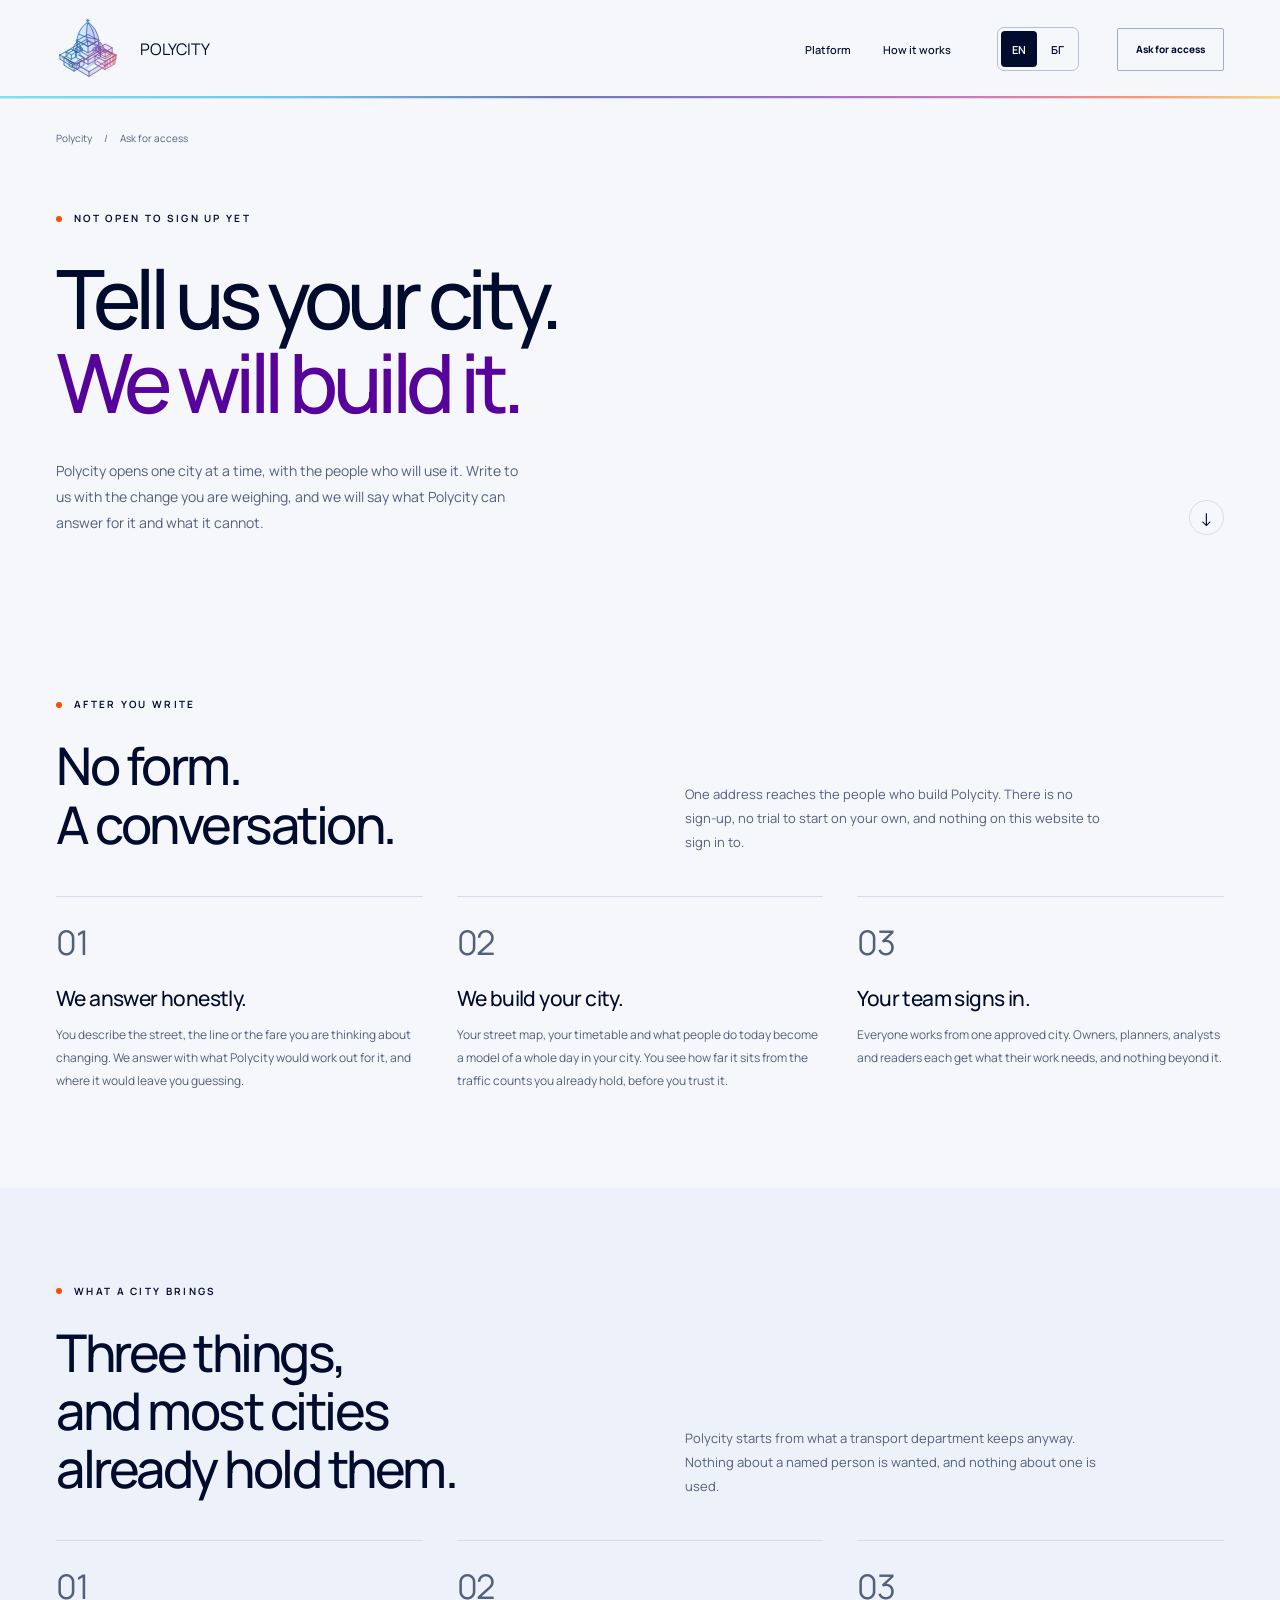
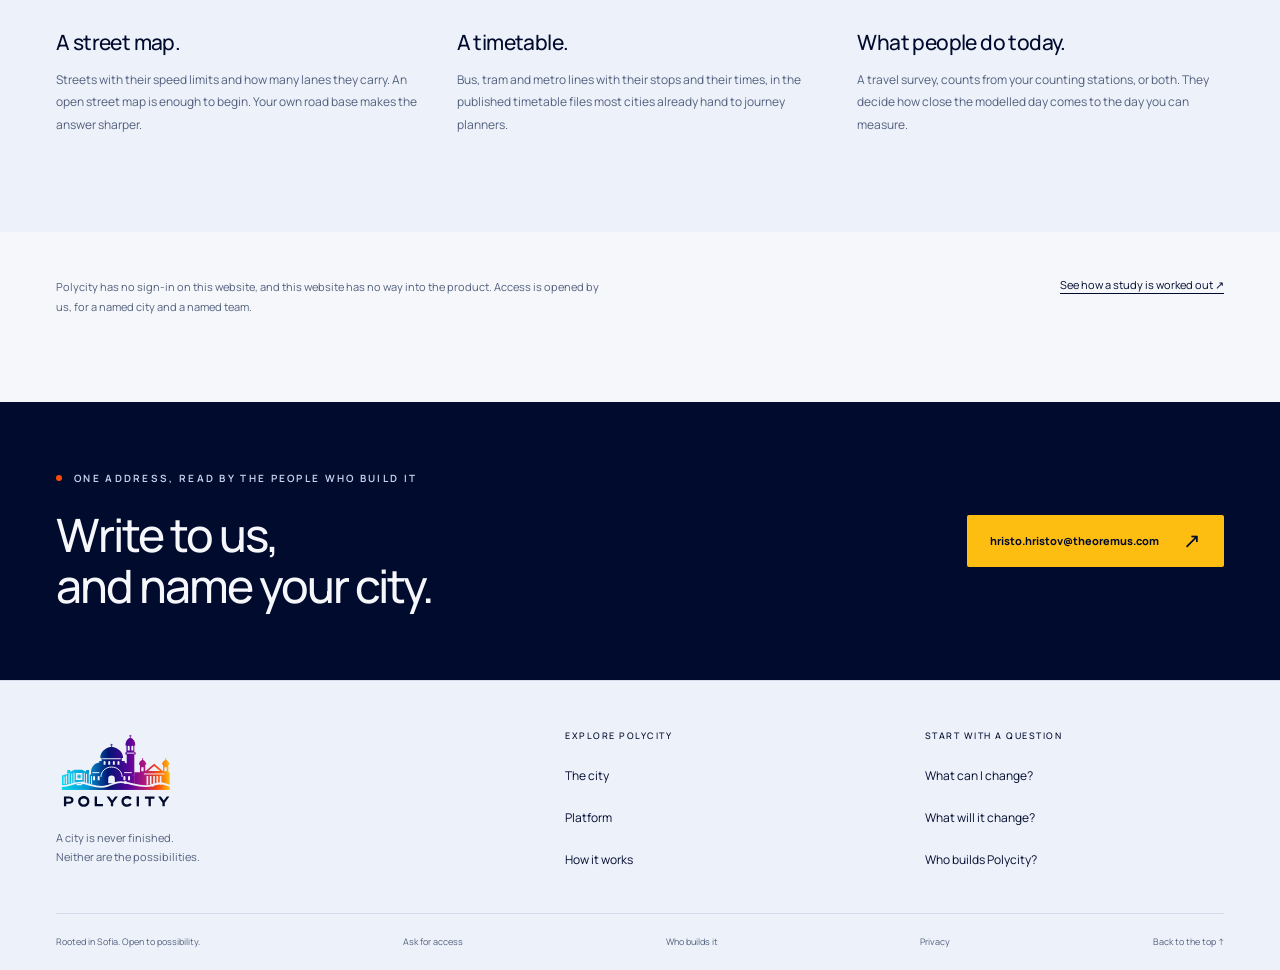
==== access/index.html @ bb120e95 "Publish the Polycity website Built from polycity-website at c30b15d plus the working tree of 2026-09" ====
<!DOCTYPE html><html lang="en"><head>
<script>
// Keep this static site's assets on their own server inside the session preview.
// This must run before external resources, which cannot load the routing fix.
(() => {
  const address = new URL(location.href);
  const port = address.searchParams.get('nxport');
  if (!port || !/^\d+$/.test(port) || Number(port) < 1 || Number(port) > 65535) return;
  const prefix = '/api/proxy/' + port;
  if (address.pathname === prefix || address.pathname.startsWith(prefix + '/')) return;
  address.pathname = prefix + address.pathname;
  history.replaceState(history.state, '', address.href);
})();
</script>
<meta charset="utf-8"><meta name="viewport" content="width=device-width, initial-scale=1"><meta name="theme-color" content="#000b2d">
<title>Ask for access — Polycity</title><meta name="description" content="Polycity is not open to sign up. Write to us with your city, and we will say what it can answer and what it cannot.">
<link rel="preload" href="./../static/assets/polycity-logo.svg?v=fdf4622226f0" as="image">
<link rel="stylesheet" href="./../static/homepage.css?v=83f3b1119386">
<link rel="stylesheet" href="./../static/site.css?v=7437ace2dfdc">
<link rel="stylesheet" href="./../static/brand.css?v=b9f64335edef">
<script src="./../static/site.js?v=9dc7ef40fed0" defer=""></script>
<link rel="icon" type="image/svg+xml" href="./../static/assets/polycity-icon.svg?v=ac34843353e9">
<link rel="stylesheet" href="./../static/language.css?v=021e5b3f4eb3"></head>
<body class="guide-page"><a class="skip" href="#main">Skip to content</a>
<header class="site-header" id="top"><div class="wrap nav">
<a class="brand brand-lockup" href="./../" aria-label="Polycity home"><img class="brand-mark" src="./../static/assets/polycity-icon.svg?v=ac34843353e9" width="64" height="64" alt=""><span class="brand-word">POLY<span>CITY</span></span></a>
<nav class="nav-links" aria-label="Main navigation"><a href="./../platform/">Platform</a><a href="./../how-it-works/">How it works</a></nav><div class="language-switch" role="group" aria-label="Language"><a href="./../access/" lang="en" hreflang="en" title="English" aria-current="true">EN</a><a href="./../bg/access/" lang="bg" hreflang="bg" title="Български">БГ</a></div>
<a class="button" href="./../access/" aria-current="page">Ask for access</a>
<details class="mobile-menu"><summary aria-label="Navigation menu"><svg class="icon" viewBox="0 0 24 24" aria-hidden="true"><path d="M4 7h16M4 12h16M4 17h16"></path></svg></summary><nav class="menu-links" aria-label="Mobile navigation"><a href="./../platform/">Platform</a><a href="./../how-it-works/">How it works</a><div class="language-switch" role="group" aria-label="Language"><a href="./../access/" lang="en" hreflang="en" title="English" aria-current="true">EN</a><a href="./../bg/access/" lang="bg" hreflang="bg" title="Български">БГ</a></div></nav></details>
</div></header><main id="main">
<div class="chapter-breadcrumb wrap"><a href="./../">Polycity</a><span aria-hidden="true">/</span><span>Ask for access</span></div>
<section class="chapter-hero wrap">
 <div class="eyebrow">Not open to sign up yet</div>
 <h1>Tell us your city.<br><em>We will build it.</em></h1>
 <div class="chapter-hero-bottom"><p>Polycity opens one city at a time, with the people who will use it. Write to us with the change you are weighing, and we will say what Polycity can answer for it and what it cannot.</p><a class="studio-scroll" href="#after" aria-label="Read what happens after you write"><span aria-hidden="true">↓</span></a></div>
</section>
<section class="editorial-section" id="after"><div class="wrap"><div class="editorial-intro"><div><div class="eyebrow">After you write</div><h2 class="editorial-heading">No form.<br>A conversation.</h2></div><p>One address reaches the people who build Polycity. There is no sign-up, no trial to start on your own, and nothing on this website to sign in to.</p></div><div class="editorial-trio">
<article><span class="folio">01</span><h3>We answer honestly.</h3><p>You describe the street, the line or the fare you are thinking about changing. We answer with what Polycity would work out for it, and where it would leave you guessing.</p></article>
<article><span class="folio">02</span><h3>We build your city.</h3><p>Your street map, your timetable and what people do today become a model of a whole day in your city. You see how far it sits from the traffic counts you already hold, before you trust it.</p></article>
<article><span class="folio">03</span><h3>Your team signs in.</h3><p>Everyone works from one approved city. Owners, planners, analysts and readers each get what their work needs, and nothing beyond it.</p></article>
</div></div></section>
<section class="editorial-section soft-section" id="brings"><div class="wrap"><div class="editorial-intro"><div><div class="eyebrow">What a city brings</div><h2 class="editorial-heading">Three things,<br>and most cities<br>already hold them.</h2></div><p>Polycity starts from what a transport department keeps anyway. Nothing about a named person is wanted, and nothing about one is used.</p></div><div class="editorial-trio">
<article><span class="folio">01</span><h3>A street map.</h3><p>Streets with their speed limits and how many lanes they carry. An open street map is enough to begin. Your own road base makes the answer sharper.</p></article>
<article><span class="folio">02</span><h3>A timetable.</h3><p>Bus, tram and metro lines with their stops and their times, in the published timetable files most cities already hand to journey planners.</p></article>
<article><span class="folio">03</span><h3>What people do today.</h3><p>A travel survey, counts from your counting stations, or both. They decide how close the modelled day comes to the day you can measure.</p></article>
</div></div></section>
<div class="wrap field-note"><p>Polycity has no sign-in on this website, and this website has no way into the product. Access is opened by us, for a named city and a named team.</p><a href="./../how-it-works/">See how a study is worked out ↗</a></div>
<section class="chapter-cta"><div class="wrap chapter-cta-inner"><div><div class="eyebrow">One address, read by the people who build it</div><h2>Write to us,<br>and name your city.</h2></div><a class="button" href="mailto:hristo.hristov@theoremus.com">hristo.hristov@theoremus.com <span class="arrow" aria-hidden="true">↗</span></a></div></section>
</main><footer class="site-footer-expanded"><div class="wrap">
<div class="footer-map"><div class="footer-brand"><a class="brand" href="./../" aria-label="Polycity home"><img class="brand-logo" src="./../static/assets/polycity-logo.svg?v=fdf4622226f0" width="360" height="248" alt="Polycity"></a><p>A city is never finished.<br>Neither are the possibilities.</p></div>
<div class="footer-column"><h2>Explore Polycity</h2><a href="./../">The city</a><a href="./../platform/">Platform</a><a href="./../how-it-works/">How it works</a></div>
<div class="footer-column"><h2>Start with a question</h2><a href="./../platform/#changes">What can I change?</a><a href="./../platform/#results">What will it change?</a><a href="./../who-builds-it/">Who builds Polycity?</a></div></div>
<div class="footer-base"><span>Rooted in Sofia. Open to possibility.</span><a href="./../access/" aria-current="page">Ask for access</a><a href="./../who-builds-it/">Who builds it</a><a href="./../privacy/">Privacy</a><a href="#top">Back to the top ↑</a></div>
</div></footer>
</body></html>
---- static/homepage.css ----
/* Polycity's experimental homepage. Manrope is bundled under the adjacent OFL license. */
@font-face{font-family:Manrope;font-style:normal;font-weight:200 800;font-display:swap;src:url('./assets/manrope.ttf?v=d0639be45d0a') format('truetype')}
:root{color-scheme:light;--ink:#182724;--muted:#62716a;--paper:#f5f3ed;--gold:#dfbd7c;--navy:#16204a;--blue:#2456a8;--orange:#f0912f;--line:#d8dbd1}
*{box-sizing:border-box}
html{scroll-behavior:smooth;scroll-padding-top:28px}
body{margin:0;background:var(--paper);color:var(--ink);font-family:Manrope,Arial,sans-serif;-webkit-font-smoothing:antialiased}
h1,h2,h3,p,figure{margin:0}
h1,h2,h3{font-weight:500}
a{color:inherit;text-decoration:none}
button,input,summary{font:inherit}
button,label,summary,a{-webkit-tap-highlight-color:transparent}
a:focus-visible,summary:focus-visible,input:focus-visible,label:has(input:focus-visible){outline:3px solid #45c4e8;outline-offset:5px}
::selection{background:#ddbb7d;color:#142523}
img,svg{display:block}
p{line-height:1.7}
.wrap{width:min(1320px,calc(100% - 112px));margin-inline:auto}
.eyebrow{display:flex;align-items:center;gap:12px;font-size:10px;line-height:1.7;font-weight:650;letter-spacing:2.3px;text-transform:uppercase}
.eyebrow:before{content:"";width:6px;height:6px;border-radius:50%;background:#b9975b;flex-shrink:0}
.serif{font-family:Georgia,'Times New Roman',serif;font-style:italic;font-weight:400}
.icon{width:22px;height:22px;fill:none;stroke:currentColor;stroke-width:1.4;stroke-linecap:round;stroke-linejoin:round;flex-shrink:0}
.skip{position:fixed;left:20px;top:-100px;z-index:99;background:white;color:var(--ink);padding:14px 20px}
.skip:focus{top:12px}
.site-header{height:99px;background:#fbfaf6;position:relative;z-index:10}
.nav{height:100%;display:flex;align-items:center;gap:38px}
.brand{display:flex;align-items:center;gap:20px;flex-shrink:0}
.brand-logo{display:block;width:112px;height:auto;mix-blend-mode:normal}
.brand-note{font-size:9px;line-height:1.6;letter-spacing:1.1px;text-transform:uppercase;padding-left:22px;border-left:1px solid #d4d9d0;color:#63716b}
.nav-links{display:flex;gap:32px;margin-left:auto;font-size:11px;font-weight:550}
.nav-links a{padding:12px 0;position:relative}
.nav-links a:after{content:"";position:absolute;bottom:5px;left:0;width:100%;height:1px;background:currentColor;transform:scaleX(0);transform-origin:left;transition:transform .25s}
.nav-links a:hover:after{transform:scaleX(1)}
.button{display:inline-flex;align-items:center;justify-content:center;gap:24px;min-height:52px;padding:0 22px;border:1px solid transparent;border-radius:4px;background:#e5c78e;color:#172522;font-size:11px;font-weight:750;transition:background .25s,transform .25s;white-space:nowrap}
.button:hover{background:#f2dba9;transform:translateY(-2px)}
.button .arrow{font-size:21px;line-height:1;font-weight:400}
.nav .button{min-height:43px;background:#172825;color:#faf9ee;padding:0 18px;font-size:10px;gap:22px}
.nav .button:hover{background:#31483f}
.text-link{display:inline-flex;align-items:center;gap:15px;font-size:11px;font-weight:650}
.text-link .arrow{font-size:19px}
.mobile-menu{display:none}
.location-cross{width:19px;height:19px;border:1px solid #d5be8590;border-radius:50%;position:relative}
.location-cross:after{content:"";position:absolute;inset:7px;background:#d5be85;border-radius:50%}
.domain-strip{border-bottom:1px solid var(--line);background:#eeeee5}
.domains{display:flex;align-items:center;justify-content:space-between;gap:30px;padding-block:29px}
.domain-intro{font-size:9px;line-height:1.65;letter-spacing:1.4px;color:#626f65;text-transform:uppercase}
.domain{display:flex;align-items:center;gap:11px;font-size:11px;color:#42564d}
.domain .icon{width:19px;height:19px;color:#879783}
.manifesto{padding:107px 0 113px}
.manifesto-grid{display:grid;grid-template-columns:1fr 2.15fr;gap:70px}
.manifesto .eyebrow{align-self:start;margin-top:15px}
.manifesto h2{font-size:49px;line-height:1.22;letter-spacing:-2.2px;max-width:790px}
.manifesto h2 .muted{color:#7e8a76}
.manifesto p{max-width:575px;margin-top:27px;font-size:14px;color:#627166;line-height:1.85}
.question-section{padding:8px 0 113px}
.question-grid{display:grid;grid-template-columns:1fr 1.13fr;gap:88px;align-items:center}
.section-heading{font-size:57px;line-height:1.12;letter-spacing:-2.8px}
.section-heading .serif{font-size:1.09em;color:#718369}
.question-intro{max-width:365px;font-size:13px;color:#657267;line-height:1.85;margin-top:23px}
.questions{border:0;margin:37px 0 0;padding:0}
.questions legend{position:absolute;width:1px;height:1px;overflow:hidden;clip-path:inset(50%)}
.question-choice{position:absolute;opacity:0;width:1px;height:1px}
.question-label{display:flex;align-items:center;gap:17px;padding:20px 0;border-top:1px solid #d9dcd2;cursor:pointer;position:relative}
.question-index{font-size:10px;color:#5f6e54;letter-spacing:1px;width:20px}
.question-title{font-size:16px;letter-spacing:-.5px;flex:1}
.question-label .plus{font-size:22px;font-weight:300;color:#89947f;transition:rotate .3s}
.question-choice:focus-visible+.question-label{outline:3px solid #2456a8;outline-offset:4px}
.question-choice:checked+.question-label{color:#293d30}
.question-choice:checked+.question-label .plus{rotate:45deg}
.question-detail{display:none;padding:0 0 24px 37px}
.question-choice:checked+.question-label+.question-detail{display:block;animation:copy-lift .35s both}
.question-detail p{font-size:12px;line-height:1.85;color:#637267;max-width:355px}
.question-detail .text-link{margin-top:19px;font-size:10px;color:#355139}
.question-image-note{font-size:9px;line-height:1.6;color:#62735a;margin-top:14px;display:flex;justify-content:space-between;gap:20px}
.workflow{padding:112px 0;background:#eeeede}
.workflow-grid{display:grid;grid-template-columns:1fr 1.12fr;gap:94px}
.workflow-heading{position:sticky;top:65px;align-self:start}
.workflow .eyebrow{color:#5e6c52;margin-bottom:25px}
.workflow h2{font-size:62px;line-height:1.09;letter-spacing:-3.4px}
.workflow h2 .serif{color:#758466}
.workflow-heading>p{max-width:325px;margin-top:26px;font-size:13px;color:#5b6a51}
.workflow-heading .text-link{margin-top:30px}
.workflow-steps{border-top:1px solid #cdd3bf}
.workflow-step{display:grid;grid-template-columns:54px 1fr;gap:25px;padding:27px 0;border-bottom:1px solid #cdd3bf}
.workflow-step .step-number{font:italic 37px/1.1 Georgia,serif;color:#7b8969}
.workflow-step h3{font-size:20px;letter-spacing:-.7px;margin-bottom:9px}
.workflow-step p{font-size:12px;line-height:1.85;color:#5c6c50;max-width:370px}
.workflow-step .step-label{display:block;font-size:8px;letter-spacing:1.5px;margin-top:13px;color:#516348;text-transform:uppercase}
.outcomes{padding:110px 0 100px}
.outcomes-grid{display:grid;grid-template-columns:1fr 1.12fr;gap:94px}
.outcomes .eyebrow{margin-bottom:24px}
.outcomes h2{font-size:59px;line-height:1.1;letter-spacing:-3px}
.outcomes h2 .serif{color:#82906f}
.outcomes-intro{font-size:13px;color:#5e6e58;line-height:1.9;max-width:330px;margin-top:24px}
.outcomes .text-link{margin-top:28px;max-width:320px;line-height:1.6}
.outcome-list{border-top:1px solid var(--line)}
.outcome{border-bottom:1px solid var(--line)}
.outcome summary{display:flex;align-items:center;gap:19px;cursor:pointer;list-style:none;padding:21px 0}
.outcome summary::-webkit-details-marker{display:none}
.outcome summary .icon{width:21px;height:21px;color:#88997e}
.outcome summary h3{font-size:16px;letter-spacing:-.4px;flex:1}
.outcome summary:after{content:"+";font-size:21px;color:#88997e;font-weight:300}
.outcome[open] summary:after{content:"−"}
.outcome p{font-size:12px;line-height:1.85;color:#667362;padding:0 35px 23px 40px}
.trust{padding:16px 0 102px}
.trust-top{padding-top:60px;border-top:1px solid var(--line);display:flex;justify-content:space-between;gap:50px;align-items:center}
.trust-top h2{font-size:35px;letter-spacing:-1.5px;line-height:1.2;max-width:465px}
.trust-top .eyebrow{max-width:230px;color:#64745e}
.trust-grid{display:grid;grid-template-columns:repeat(3,1fr);gap:55px;margin-top:43px}
.trust-item{padding-left:25px;border-left:1px solid #d6dbcb}
.trust-item .icon{color:#8c9c77;margin-bottom:22px;width:26px;height:26px}
.trust-item h3{font-size:16px;letter-spacing:-.5px;margin-bottom:12px}
.trust-item p{font-size:11px;line-height:1.9;color:#5f6d53;max-width:310px}
.closing{position:relative;overflow:hidden;background:#101e22;color:#eee9d8;padding:97px 0}
.closing:before{content:"";position:absolute;inset:0;background:linear-gradient(125deg,#102a24,#27463b);opacity:.75}
.closing-inner{position:relative;display:flex;align-items:center;justify-content:space-between;gap:60px}
.closing h2{font:italic 65px/1.1 Georgia,serif;letter-spacing:-2px;max-width:690px;color:#ebd29d}
.closing p{font-size:12px;color:#b6c2be;margin-top:23px}
.closing .button{flex-shrink:0}
.site-footer{background:#faf9f3}
.footer-inner{padding:30px 0;display:flex;align-items:center;gap:45px;min-height:145px}
.footer-inner .brand-logo{width:119px}
.footer-inner p{font-size:10px;color:#617155}
.footer-link{margin-left:auto;font-size:10px;display:flex;gap:20px;align-items:center}
.footer-link span{font-size:17px}
@media(min-width:1680px){}
@media(max-width:1200px){.wrap{width:calc(100% - 72px)}.brand-note{display:none}.manifesto-grid{gap:45px;grid-template-columns:1fr 2.3fr}.manifesto h2{font-size:42px}.question-grid{gap:50px}.section-heading{font-size:48px}.workflow-grid,.outcomes-grid{gap:55px}.workflow h2{font-size:53px}.outcomes h2{font-size:50px}.trust-grid{gap:35px}}
@media(max-width:900px){.wrap{width:calc(100% - 48px)}.nav{gap:24px}.nav-links{gap:20px}.domain-intro{display:none}.domains{gap:16px}.domain{font-size:10px;gap:8px}.manifesto{padding:75px 0}.manifesto-grid{grid-template-columns:1fr;gap:24px}.manifesto h2{max-width:680px;font-size:45px}.question-grid{gap:35px;grid-template-columns:1fr 1fr}.section-heading{font-size:42px}.question-title{font-size:14px}.question-intro{font-size:12px}.question-detail p{font-size:11px}.question-detail{padding-left:0}.workflow,.outcomes{padding:80px 0}.workflow-grid,.outcomes-grid{gap:45px}.workflow h2,.outcomes h2{font-size:43px}.workflow-step{gap:15px;grid-template-columns:42px 1fr}.workflow-step p{font-size:11px}.trust-top h2{font-size:30px}.trust-grid{gap:25px}.trust-item{padding-left:17px}.trust-item h3{font-size:14px}.trust-item p{font-size:10px}.closing h2{font-size:51px}.closing-inner{gap:35px}.closing .button{gap:18px;padding:0 16px}}
@media(max-width:620px){.wrap{width:calc(100% - 40px)}.site-header{height:85px}.nav{gap:17px}.brand-logo{width:96px}.nav-links{display:none}.nav>.button{margin-left:auto;min-height:37px;font-size:9px;padding:0 12px;gap:15px}.mobile-menu{display:block;position:relative}.mobile-menu summary{list-style:none;cursor:pointer;padding:8px 0 8px 6px}.mobile-menu summary::-webkit-details-marker{display:none}.mobile-menu .icon{width:21px;height:21px}.menu-links{position:absolute;right:-4px;top:43px;width:210px;display:flex;flex-direction:column;gap:0;background:#faf9f3;border:1px solid #dadfce;box-shadow:0 16px 35px #1a372922;padding:8px;z-index:20}.menu-links a{padding:14px;font-size:12px}.domains{padding:22px 0;gap:16px 20px;justify-content:center;flex-wrap:wrap;overflow:visible}.domain{font-size:9px;white-space:nowrap;gap:7px}.domain .icon{width:17px;height:17px}.manifesto{padding:62px 0 64px}.manifesto-grid{gap:24px}.manifesto .eyebrow{font-size:8px;letter-spacing:1.7px;margin:0}.manifesto h2{font-size:34px;letter-spacing:-1.4px;line-height:1.28}.manifesto p{font-size:11px;line-height:1.95;margin-top:22px}.question-section{padding-bottom:67px}.question-grid{grid-template-columns:1fr;gap:28px}.section-heading{font-size:44px;letter-spacing:-2.3px}.question-intro{font-size:11px;max-width:310px;margin-top:22px}.questions{margin-top:29px}.question-label{padding:19px 0;gap:13px}.question-title{font-size:14px}.question-detail{padding-left:33px}.question-detail p{font-size:11px}.question-detail .text-link{font-size:9px}.question-image-note{font-size:8px;gap:13px}.workflow,.outcomes{padding:65px 0}.workflow-grid,.outcomes-grid{grid-template-columns:1fr;gap:34px}.workflow-heading{position:static}.workflow .eyebrow,.outcomes .eyebrow{font-size:8px;letter-spacing:1.5px;margin-bottom:23px}.workflow h2,.outcomes h2{font-size:46px;letter-spacing:-2.4px}.workflow-heading>p{font-size:11px;max-width:290px;margin-top:22px}.workflow-heading .text-link{font-size:10px;margin-top:23px}.workflow-step{grid-template-columns:42px 1fr;gap:22px;padding:24px 0}.workflow-step .step-number{font-size:34px}.workflow-step h3{font-size:19px}.workflow-step p{font-size:11px}.workflow-step .step-label{font-size:7px}.outcomes-intro{font-size:11px;margin-top:22px}.outcomes .text-link{font-size:10px}.outcome summary{padding:21px 0}.outcome summary h3{font-size:15px}.outcome p{font-size:11px}.trust{padding:0 0 65px}.trust-top{display:block;padding-top:42px}.trust-top .eyebrow{font-size:8px;letter-spacing:1.5px;max-width:none}.trust-top h2{font-size:32px;letter-spacing:-1.3px;margin-top:23px}.trust-grid{grid-template-columns:1fr;gap:31px;margin-top:35px}.trust-item{padding-left:23px;position:relative}.trust-item .icon{margin-bottom:16px;width:24px;height:24px}.trust-item h3{font-size:16px}.trust-item p{font-size:11px;max-width:300px}.closing{padding:65px 0}.closing-inner{display:block}.closing h2{font-size:48px;letter-spacing:-1.8px;max-width:330px}.closing p{font-size:11px;max-width:280px;line-height:1.9}.closing .button{margin-top:28px;font-size:10px;min-height:46px;padding:0 18px}.footer-inner{flex-wrap:wrap;gap:20px;padding:28px 0;min-height:0}.footer-inner .brand-logo{width:102px}.footer-inner p{font-size:8px;max-width:120px;margin-left:auto;text-align:right}.footer-link{border-top:1px solid #dadfce;padding-top:21px;width:100%;justify-content:space-between;font-size:9px;margin-top:3px}}
@media(max-width:360px){.wrap{width:calc(100% - 32px)}.nav{gap:12px}.brand-logo{width:85px}.nav>.button{padding:0 10px;gap:10px;font-size:8px}.manifesto h2{font-size:31px}.section-heading{font-size:41px}.workflow h2,.outcomes h2{font-size:42px}.closing h2{font-size:42px}}
@media(prefers-reduced-motion:reduce){html{scroll-behavior:auto}*,*:before,*:after{animation:none!important;transition:none!important;scroll-behavior:auto!important}.bldg{transform:translateZ(var(--z,5px))}.cupola{transform:translateZ(var(--z))}}


/* The paper palette, the buttons and the sections that follow. */
:root{--paper:#f3f1e7;--ink:#273c35;--muted:#596d5e;--line:#d7d9cb;--accent:#ac5038}
.serif{font:inherit;letter-spacing:inherit}
.site-header{background:var(--paper);border-bottom:1px solid #d7d9cb}
.brand-logo{width:119px}
.brand-note{color:#526454;font-size:9px}
.button{background:#2e4e40;color:#fffdf4;border-radius:2px}
.button:hover{background:#436451}
.nav .button{border:1px solid #7c8b73;background:transparent;color:var(--ink)}
.nav .button:hover{background:#e5e8d8}
button:focus-visible{outline:3px solid #ac5038;outline-offset:5px}
button{color:inherit}
.studio-scroll{display:grid;place-items:center;width:35px;height:35px;border:1px solid #b7c1a9;border-radius:50%;font-size:18px;margin-left:7px}
.domain-strip{background:#e7e9da}
.domain-intro,.question-intro,.question-detail p,.trust-top .eyebrow{color:#50614a}
.manifesto h2{font-weight:500;line-height:1.24}
.section-heading .serif{font-size:1em;color:#738366}
.workflow-step .step-number{font:400 30px/1.1 Manrope,Arial,sans-serif;letter-spacing:-1px}
.network-art{position:relative;aspect-ratio:1/1.08;background:#e3e6d5;overflow:hidden}
.network-heading{display:flex;justify-content:space-between;gap:20px;align-items:center;padding:25px 26px;font-size:8px;letter-spacing:1.3px;color:#435c49}
.network-heading>span:last-child{font-size:24px;line-height:1}
.planning-map{width:100%;height:auto;position:absolute;top:50%;transform:translateY(-47%)}
.network-caption{position:absolute;bottom:24px;left:26px;right:26px;display:flex;justify-content:space-between;gap:20px;border-top:1px solid #aab69c;padding-top:18px;font-size:10px;line-height:1.8;color:#3c5942}
.network-caption .map-caption-index{font-size:19px}
.map-street-choice,.map-transit-choice,.map-growth-choice{opacity:0;transition:opacity .4s}
.map-caption-streets,.map-caption-transit,.map-caption-growth{display:none}
.question-section:has(#question-streets:checked) .map-street-choice,.question-section:has(#question-transit:checked) .map-transit-choice,.question-section:has(#question-growth:checked) .map-growth-choice{opacity:1}
.question-section:has(#question-streets:checked) .map-caption-streets,.question-section:has(#question-transit:checked) .map-caption-transit,.question-section:has(#question-growth:checked) .map-caption-growth{display:block}
.closing{background:#334f42}
.closing:before{background:none}
.closing h2{font:500 76px/1.03 Manrope,Arial,sans-serif;letter-spacing:-4.6px;color:#e3e7cd}
.closing .button{background:#e2e6cc;color:#2a4837}
.site-footer{background:var(--paper)}
@media(max-width:900px){
 .network-caption{left:20px;right:20px;font-size:9px;bottom:19px}
 .network-heading{padding:20px;font-size:7px;letter-spacing:.7px}
 .closing h2{font-size:59px;letter-spacing:-3px}
}
@media(max-width:620px){
 .site-header{height:87px}
 .brand-logo{width:102px}
 .studio-scroll{width:30px;height:30px;flex-shrink:0;margin-left:0;font-size:15px}
 .network-art{aspect-ratio:1/1.02}
 .network-heading{font-size:7px;padding:20px}
 .network-caption{font-size:9px;left:20px;right:20px}
 .closing h2{font-size:51px;letter-spacing:-3px}
 .section-heading .serif{font-size:1em}
}
/* Motion continues through a street study, the planning cycle, and a closing neighborhood. */
.network-heading{position:relative;z-index:2;pointer-events:none}
.street-model{position:absolute;inset:38px 0 48px}
[data-story-stage] canvas{position:absolute;inset:0;display:block;width:100%;height:100%}
.story-loading{position:absolute;left:10%;right:10%;top:45%;font-size:11px;text-align:center}
[data-story-stage][data-render-state=ready] .story-loading{visibility:hidden}
[data-story-stage][data-render-state=error] .story-loading,[data-story-stage][data-render-state=recovering] .story-loading{background:#eee8d5;color:#5e422e;padding:18px}
.network-caption{z-index:2;pointer-events:none}
.motion-control{display:inline-flex;align-items:center;gap:7px;min-height:30px;cursor:pointer;font-size:9px;line-height:1.5;white-space:nowrap}
.motion-control input{accent-color:#3e6049;width:12px;height:12px;margin:0;cursor:pointer}
.motion-control:has(input:checked){font-weight:700}
.question-image-note{align-items:center;margin-top:7px}
.workflow-sketch{margin-top:30px;max-width:440px;background:#e3e6cf;border:1px solid #c7d0b8;overflow:hidden}
.process-heading,.process-footer{display:flex;align-items:center;justify-content:space-between;gap:15px;padding:15px 18px;font-size:8px;letter-spacing:1.1px;color:#4a6248}
.process-heading>span:last-child{font-size:21px;letter-spacing:0}
.process-footer{padding-top:0;padding-bottom:9px;font-size:7px;letter-spacing:.7px}
.process-footer .motion-control{font-size:8px;letter-spacing:0}
.process-drawing{width:100%;height:auto;margin-top:-5px}
.process-travelers,.process-measure,.process-comparison,.process-loop{opacity:0;transition:opacity .6s}
.workflow-sketch[data-step="1"] .process-travelers,.workflow-sketch[data-step="2"] .process-measure,.workflow-sketch[data-step="3"] .process-comparison,.workflow-sketch[data-step="4"] .process-loop{opacity:1}
.process-measure{transform-origin:220px 121px;animation:measure-reach 3.2s ease-in-out infinite}
.process-comparison path:last-child{animation:compare-shift 3.4s ease-in-out infinite}
.process-loop{animation:iteration-flow 6s linear infinite}
.workflow-step{transition:border-color .6s}
.workflow-step.is-current{border-bottom-color:#ac6949}
.workflow-step .step-number{transition:color .6s}
.workflow-step.is-current .step-number{color:#a85337}
.closing{padding:72px 0 38px}
.closing-inner{display:grid;grid-template-columns:.9fr 1.1fr;gap:30px}
.closing-copy{position:relative;z-index:2}
.closing-copy .eyebrow{font-size:8px;letter-spacing:1.8px;color:#d2dcc2;margin-bottom:24px}
.closing h2{font-size:70px;letter-spacing:-4px}
.closing-copy .button{margin-top:27px}
.closing-scene{min-width:0}
.closing-city{position:relative;height:440px}
.closing-caption{display:flex;align-items:center;justify-content:space-between;gap:15px;border-top:1px solid #8ca18b;padding-top:8px;font-size:7px;letter-spacing:1.2px;color:#d1ddc2}
.closing-caption .motion-control{font-size:8px;letter-spacing:0}
.closing-caption .motion-control input{accent-color:#d3dcb8}
.motion-paused .workflow-sketch *,.workflow-sketch:not([data-visible="true"]) *{animation-play-state:paused!important}
@keyframes measure-reach{0%,100%{transform:scale(.78)}50%{transform:scale(1.08)}}
@keyframes compare-shift{0%,100%{transform:translate(0,0)}50%{transform:translate(15px,-8px)}}
@keyframes iteration-flow{to{stroke-dashoffset:-80}}
@media(max-width:1100px){
 .closing-inner{grid-template-columns:1fr 1fr;gap:20px}
 .closing h2{font-size:56px;letter-spacing:-3px}
 .closing-city{height:380px}
 .closing-caption{font-size:6px;letter-spacing:.7px}
 .workflow-sketch{margin-top:25px}
 .process-heading{font-size:7px;padding:14px}
 .process-footer{padding-inline:14px}
 .process-footer>span{max-width:145px;line-height:1.6}
}
@media(max-width:760px){
 .closing-inner{grid-template-columns:1fr}
 .closing-city{height:390px}
 .closing-scene{margin-top:5px}
 .closing-copy{max-width:450px}
 .closing h2{font-size:58px}
 .closing-caption{font-size:7px}
 .workflow-grid{grid-template-columns:1fr;gap:35px}
 .workflow-heading{position:static}
 .workflow-sketch{max-width:none}
 .process-drawing{max-height:250px}
}
@media(max-width:620px){
 .street-model{inset:37px 0 47px}
 .network-heading{font-size:6.5px;letter-spacing:.65px}
 .network-caption{font-size:8px}
 .motion-control{font-size:8px}
 .closing{padding:56px 0 30px}
 .closing h2{font-size:52px}
 .closing-city{height:325px}
 .closing-copy .eyebrow{font-size:7px}
 .process-heading{font-size:7px;padding:14px 16px}
 .process-footer{padding-inline:16px}
 .process-footer>span{max-width:none}
}
@media(prefers-reduced-motion:reduce){
 .workflow-sketch *{animation:none!important;transition:none!important}
}
---- static/site.css ----
/* The homepage's paper, typography and geometric vocabulary continue across the site. */
@media(min-width:621px) and (max-width:1000px){
 .nav-links{display:none}.nav>.button{margin-left:auto}.mobile-menu{display:block;position:relative}
 .mobile-menu summary{list-style:none;cursor:pointer;padding:8px 0 8px 6px}.mobile-menu summary::-webkit-details-marker{display:none}
 .mobile-menu .icon{width:23px;height:23px}.menu-links{position:absolute;right:0;top:43px;width:220px;display:flex;flex-direction:column;background:#faf9f3;border:1px solid #c4ceb8;box-shadow:0 16px 35px #1a372922;padding:8px;z-index:20}.menu-links a{padding:14px;font-size:12px}
}
.city-scroll-section{min-width:0}
.city-scroll-section.scroll-linked{height:calc(var(--hero-frame-height,740px) + 55svh)}
.hero-scroll-frame{position:sticky;top:0;display:block;width:100%;height:auto;margin:0;padding-top:32px}
@media(min-width:621px) and (max-width:1100px){
 .hero-scroll-frame{padding-top:0}
}
@media(max-width:620px){
 .city-scroll-section.scroll-linked{height:calc(var(--hero-frame-height,550px) + 34svh)}
 .hero-scroll-frame{padding-top:0}
 .studio-scroll{width:44px;height:44px}
}
@media(prefers-reduced-motion:reduce){.city-scroll-section.scroll-linked{height:auto}.hero-scroll-frame{position:relative!important;top:0!important}}
@media(max-width:1000px){
 .site-header{height:auto;min-height:87px}
 .site-header .nav{display:grid;grid-template-columns:minmax(0,1fr) auto 44px;grid-template-rows:87px;column-gap:14px;row-gap:0;height:auto;min-height:87px}
 .nav>.brand{grid-column:1;grid-row:1}
 .nav>.button{grid-column:2;grid-row:1;margin-left:0}
 .mobile-menu{grid-column:3;grid-row:1}
 .mobile-menu[open]{display:contents}
 .mobile-menu[open]::details-content{display:contents}
 .mobile-menu summary{grid-column:3;grid-row:1;display:grid;place-items:center;min-width:44px;min-height:44px;padding:0}
 .mobile-menu[open] .menu-links{grid-column:1/-1;grid-row:2;position:static;width:100%;display:grid;grid-template-columns:repeat(2,minmax(0,1fr));gap:4px;margin:0 0 14px;padding:8px;box-shadow:none}
 .menu-links a{display:flex;align-items:center;min-height:44px;font-size:13px}
}
[hidden]{display:none!important}
/* Six authored city studies share one stage and an accessible outcome reader. */
.outcomes .outcomes-grid{display:block}
.outcomes-heading-row{display:flex;justify-content:space-between;align-items:flex-end;gap:45px;margin-bottom:36px}
.outcomes-heading-row .outcomes-intro{max-width:365px;margin:0 0 5px}
.outcomes-explorer{display:grid;grid-template-columns:minmax(0,1.65fr) minmax(280px,1fr);column-gap:38px;row-gap:22px;align-items:start}
.outcome-study{grid-column:1;grid-row:1/3;margin:0;background:#e7e9da;border:1px solid #d0d6c0;position:relative;min-width:0}
.outcome-study-heading{display:flex;justify-content:space-between;gap:16px;margin:22px 25px 0;color:#49614d;font-size:8px;letter-spacing:1.5px;text-transform:uppercase}
.outcome-model{height:460px;position:relative;overflow:hidden}
.outcome-model canvas{display:block;width:100%;height:100%;touch-action:pan-y}
.outcome-study figcaption{margin:0 25px;padding:0 0 22px}
.outcome-study h3{font-size:27px;line-height:1.15;letter-spacing:-1px;font-weight:500;max-width:410px}
.outcome-study p{font-size:11px;line-height:1.75;color:#4c634f;margin-top:10px;max-width:420px;min-height:39px}
.outcome-study-footer{display:flex;align-items:center;justify-content:space-between;gap:14px;border-top:1px solid #bbc6ab;margin-top:18px;padding-top:15px;font-size:8px;color:#52674e}
.outcome-tabs{grid-column:2;grid-row:1;border-top:1px solid #b8c3ad}
.outcome-tab{display:grid;grid-template-columns:25px 1fr 18px;gap:12px;align-items:center;text-align:left;width:100%;border:0;border-bottom:1px solid #cbd2be;background:transparent;cursor:pointer;color:#304a40;padding:22px 14px 22px 0;font:inherit;transition:background .25s,color .25s}
.outcome-tab>span:first-child{font-size:9px;color:#405640}
.outcome-tab strong{display:block;font-weight:500;font-size:19px;letter-spacing:-.6px}
.outcome-tab small{display:block;font-size:10px;line-height:1.7;color:#566b53;margin-top:5px}
.outcome-tab>span:last-child{font-size:18px}
.outcome-tab:hover{background:#e9ebdd}
.outcome-tab[aria-selected=true]{background:#e4e7d5;color:#9a4933;box-shadow:inset 3px 0 #ad5e43;padding-left:14px}
.outcomes .outcome-evidence{grid-column:2;grid-row:2;margin-top:0}
@media(min-width:1101px){.outcome-model{height:480px}}
@media(min-width:621px) and (max-width:900px){
 .outcomes-heading-row{gap:28px}.outcomes-heading-row .outcomes-intro{max-width:310px;font-size:12px}
 .outcomes-explorer{grid-template-columns:minmax(0,1.35fr) minmax(260px,1fr);gap:25px}
 .outcome-model{height:365px}.outcome-study-heading{margin:19px 18px 0;font-size:7px;letter-spacing:.7px}
 .outcome-study figcaption{margin-inline:18px}.outcome-study h3{font-size:24px}
 .outcome-tab{padding-block:20px}.outcome-tab strong{font-size:18px}.outcome-tab small{font-size:9px}
}
@media(max-width:620px){
 .outcomes-heading-row{display:block;margin-bottom:25px}.outcomes-heading-row .outcomes-intro{margin-top:20px;max-width:330px}
 .outcomes-explorer{display:flex;flex-direction:column;gap:18px}
 .outcome-tabs{display:grid;grid-template-columns:repeat(3,minmax(0,1fr));width:100%;order:-1;border:1px solid #cbd2be}
 .outcome-tab{grid-template-columns:1fr;gap:5px;padding:12px 8px!important;border-right:1px solid #cbd2be;min-height:73px}
 .outcome-tab strong{font-size:12px;letter-spacing:-.3px}.outcome-tab small,.outcome-tab>span:last-child{display:none}
 .outcome-tab[aria-selected=true]{box-shadow:inset 0 -3px #ad5e43}.outcome-tab>span:first-child{font-size:8px}
 .outcome-study{width:100%}.outcome-model{height:310px}
 .outcome-study-heading{margin:18px 17px 0;font-size:7px;letter-spacing:.7px}
 .outcome-study figcaption{margin:0 17px}.outcome-study h3{font-size:25px}
 .outcome-study p{font-size:10px;min-height:36px}.outcome-study-footer{font-size:7px}
 .outcomes .outcome-evidence{max-width:none}
}
.nav-links a[aria-current=page]{color:#a45138;box-shadow:0 1px currentColor}
.chapter-breadcrumb{display:flex;gap:12px;align-items:center;padding-top:32px;font-size:10px;color:#60725d}
.chapter-breadcrumb a:hover{color:#a45138}
.chapter-hero{padding:65px 0 66px}
.chapter-hero .eyebrow{margin-bottom:29px}
.chapter-hero h1{font-size:clamp(58px,6.4vw,98px);font-weight:500;letter-spacing:-5.5px;line-height:1.03;max-width:1020px}
.chapter-hero h1 em{font-style:normal;color:#a65339}
.chapter-hero-bottom{display:flex;align-items:flex-end;justify-content:space-between;gap:50px;margin-top:33px}
.chapter-hero-bottom p{font-size:14px;line-height:1.85;color:#5b6e5d;max-width:475px}
.chapter-hero-bottom .text-link{white-space:nowrap}
.chapter-index{padding:92px 0 98px;border-top:1px solid var(--line)}
.chapter-index-heading{display:flex;justify-content:space-between;gap:40px;align-items:flex-end;margin-bottom:44px}
.chapter-index h2,.editorial-heading{font-size:52px;letter-spacing:-2.5px;line-height:1.12;font-weight:500}
.chapter-index-heading p{max-width:340px;font-size:12px;line-height:1.8;color:#60715c}
.chapter-links{display:grid;grid-template-columns:repeat(3,1fr);gap:30px}
.chapter-link{display:block;border-top:1px solid #b8c3ad;padding-top:17px}
.chapter-link .chapter-meta{display:flex;align-items:center;justify-content:space-between;font-size:8px;letter-spacing:1.5px;text-transform:uppercase;color:#5a715a}
.chapter-link .chapter-meta span:last-child{font-size:21px}
.chapter-link h3{font-size:24px;line-height:1.2;letter-spacing:-.9px;font-weight:500;margin:5px 0 13px}
.chapter-link p{font-size:12px;color:#5a6f5c;line-height:1.8;max-width:310px}
.chapter-link:hover h3{color:#a45138}
.site-footer-expanded{position:relative;display:flow-root;isolation:isolate;background:#ececdf;border-top:1px solid #d0d5c3;padding:47px 0 22px}
.site-footer-expanded>.wrap{display:grid;gap:36px}
.footer-map{display:grid;grid-template-columns:minmax(0,1.5fr) repeat(2,minmax(0,1fr));gap:60px;align-items:start}
.footer-brand{display:grid;gap:18px;align-content:start;min-width:0}
.footer-map .brand{display:inline-flex}
.footer-map p{font-size:11px;color:#5c6b57;margin:0;max-width:220px;line-height:1.8}
.footer-column{display:grid;align-content:start;gap:8px;min-width:0}
.footer-column h2{font-size:9px;letter-spacing:1.5px;text-transform:uppercase;margin:0 0 8px;font-weight:500;line-height:1.7}
.footer-column a{display:flex;align-items:center;width:fit-content;max-width:100%;min-height:34px;font-size:12px;line-height:1.7;margin:0;color:#425a48}
.footer-column a:hover{text-decoration:underline;text-underline-offset:5px}
.footer-base{border-top:1px solid #cbd2bd;padding-top:21px;display:flex;flex-wrap:wrap;justify-content:space-between;gap:12px 20px;font-size:9px;color:#5c6b57}
.footer-base a:hover{text-decoration:underline;text-underline-offset:4px}
.editorial-section{padding:95px 0}
.editorial-intro{display:grid;grid-template-columns:1fr 1fr;gap:90px;align-items:end;margin-bottom:42px}
.editorial-intro p{font-size:13px;line-height:1.85;color:#5b6f5b;max-width:420px}
.editorial-intro .eyebrow{margin-bottom:24px}
.editorial-trio{display:grid;grid-template-columns:repeat(3,1fr);gap:34px}
.editorial-trio article{border-top:1px solid #b7c4ad;padding-top:22px}
.editorial-trio .folio{font-size:34px;font-weight:400;color:#637957;letter-spacing:-1.5px}
.editorial-trio h3{font-size:21px;letter-spacing:-.6px;line-height:1.3;font-weight:500;margin:20px 0 12px}
.editorial-trio p{font-size:12px;line-height:1.9;color:#5b6f5b}
.editorial-trio a{display:inline-block;font-size:10px;margin-top:22px;border-bottom:1px solid #9dad92;padding-bottom:5px}
.soft-section{background:#e9ecdc}
.faq-layout{display:grid;grid-template-columns:.9fr 1.3fr;gap:90px}
.faq-layout h2{font-size:44px;line-height:1.15;letter-spacing:-2px;font-weight:500}
.faq-layout .eyebrow{margin-bottom:25px}
.faq-list{border-top:1px solid #b6c4aa}
.faq-list details{border-bottom:1px solid #c3ceb7}
.faq-list summary{list-style:none;cursor:pointer;display:flex;justify-content:space-between;gap:25px;padding:23px 0;font-size:14px;line-height:1.5}
.faq-list summary::-webkit-details-marker{display:none}
.faq-list summary:after{content:'+';color:#788e6e}
.faq-list details[open] summary:after{content:'−'}
.faq-list details p{font-size:12px;line-height:1.9;color:#536b53;padding:0 25px 25px 0;max-width:540px}
.chapter-cta{background:#2c4b3d;color:#f0edda;padding:68px 0}
.chapter-cta-inner{display:flex;justify-content:space-between;align-items:center;gap:45px}
.chapter-cta h2{font-size:46px;font-weight:500;letter-spacing:-2px;line-height:1.12;max-width:730px}
.chapter-cta .eyebrow{color:#c6d0af;margin-bottom:22px}
.chapter-cta .button{background:#e5e7c8;color:#2c4b3d;white-space:nowrap}
.chapter-cta .button:hover{background:#f6f2d9}
.evidence-thread{display:grid;grid-template-columns:repeat(3,1fr);border-top:1px solid #b7c4ad;margin-top:40px}
.evidence-thread article{padding:28px 30px 25px 0}
.evidence-thread article+article{border-left:1px solid #c7d0bc;padding-left:30px}
.evidence-thread h3{font-size:21px;font-weight:500;letter-spacing:-.7px;margin-bottom:15px}
.evidence-thread p{font-size:12px;line-height:1.9;color:#536950}
.field-note{padding:45px 0 85px;display:flex;justify-content:space-between;gap:60px}
.field-note p{font-size:11px;line-height:1.8;color:#607255;max-width:560px}
.field-note a{text-decoration:underline;text-underline-offset:4px;font-size:11px}
@media(max-width:1100px){
 .chapter-hero{padding-top:52px}.chapter-hero h1{letter-spacing:-4px}
 .editorial-intro,.faq-layout{gap:50px}.chapter-index h2,.editorial-heading{font-size:43px}
 .chapter-links{gap:23px}
}
@media(max-width:800px){
 .nav-links{gap:15px;font-size:10px}.nav{gap:20px}
 .chapter-hero h1{font-size:66px}.chapter-hero-bottom{align-items:flex-start;gap:30px}
 .chapter-index-heading,.editorial-intro{display:block}.chapter-index-heading p,.editorial-intro p{margin-top:25px}
 .chapter-links{gap:20px}.chapter-link h3{font-size:21px}
 .chapter-index,.editorial-section{padding:70px 0}.editorial-trio{gap:24px}
 .faq-layout{grid-template-columns:1fr;gap:35px}.faq-layout h2{max-width:460px}
 .footer-map{gap:30px}.chapter-cta h2{font-size:37px}.chapter-cta-inner{gap:30px}
}
@media(max-width:620px){
 .chapter-breadcrumb{font-size:9px;padding-top:25px}
 .chapter-hero{padding:43px 0}.chapter-hero h1{font-size:49px;letter-spacing:-2.8px;line-height:1.06}
 .chapter-hero .eyebrow{font-size:8px;margin-bottom:24px}
 .chapter-hero-bottom{display:block;margin-top:24px}.chapter-hero-bottom p{font-size:12px}
 .chapter-hero-bottom .text-link{display:inline-flex;margin-top:24px;font-size:10px}
 .chapter-index-heading{margin-bottom:30px}.chapter-index h2,.editorial-heading{font-size:38px;letter-spacing:-1.8px}
 .chapter-index-heading p{font-size:11px}.chapter-links{grid-template-columns:1fr;gap:34px}
 .chapter-link h3{font-size:27px}.chapter-link p{font-size:12px;max-width:none}
 .chapter-link .chapter-meta{font-size:8px}.chapter-index{padding:60px 0}
 .editorial-section{padding:60px 0}.editorial-intro{margin-bottom:29px}.editorial-intro p{font-size:12px}
 .editorial-trio{grid-template-columns:1fr;gap:28px}.editorial-trio article{position:relative;padding-left:55px}
 .editorial-trio .folio{position:absolute;left:0;top:22px;font-size:30px}.editorial-trio h3{margin-top:0;font-size:23px}
 .faq-layout h2{font-size:38px}.faq-list summary{font-size:13px}.faq-list details p{font-size:11px}
 .chapter-cta{padding:50px 0}.chapter-cta-inner{display:block}.chapter-cta h2{font-size:39px;letter-spacing:-1.8px}
 .chapter-cta .button{margin-top:30px;font-size:10px}
 .footer-map{grid-template-columns:1fr 1fr;gap:30px 20px}.footer-brand{grid-column:1/-1;display:flex;align-items:center;gap:30px}
 .footer-brand p{margin-top:0;max-width:165px;font-size:10px}.footer-column h2{font-size:8px}
 .footer-column a{font-size:11px;min-height:40px}.footer-base{font-size:8px;line-height:1.6;align-items:center}
 .evidence-thread{grid-template-columns:1fr}.evidence-thread article{padding:25px 0}
 .evidence-thread article+article{border-left:0;border-top:1px solid #c7d0bc;padding-left:0}
 .field-note{display:block;padding-bottom:55px}.field-note a{display:inline-block;margin-top:20px}
}
/* Text keeps its own space at every breakpoint, including narrow capture views. */
:is(.manifesto h2,.section-heading,.workflow h2,.outcomes h2,.trust-top h2,.chapter-index h2,.closing h2){letter-spacing:-.035em;line-height:1.14}
.closing{isolation:isolate}
/* Captions occupy rows outside each illustration, including wrapped phone copy. */
.network-art{display:grid;grid-template-rows:auto clamp(290px,33vw,470px) auto;row-gap:18px;aspect-ratio:auto}
.network-heading{padding-bottom:0}
.street-model{position:relative;inset:auto;min-width:0;min-height:0;overflow:hidden}
.network-caption{position:static;margin:0 24px 24px}
.outcome-study figcaption{padding-top:20px}
.closing-inner{grid-template-columns:minmax(0,.9fr) minmax(0,1.1fr);gap:40px}
.closing-copy{min-width:0;z-index:auto}
.closing-city{overflow:hidden}
@media(max-width:760px){.closing-inner{grid-template-columns:minmax(0,1fr)}}
@media(max-width:620px){.network-art{grid-template-rows:auto 310px auto}.network-caption{margin:0 20px 20px}}

/* The public homepage follows the approved complete desktop and phone composition. */
.platform-home{background:#f6f7fb;color:#000b2d}
.platform-home .homepage-content{max-width:1440px;margin-inline:auto}
.platform-home .site-header{height:auto;min-height:100px;border:0;background:#f6f7fb}
.platform-home .site-header:after{display:none}
.platform-home .nav{width:calc(100% - 96px);max-width:1344px;min-height:100px;display:flex;gap:28px;border-bottom:1px solid #bec9df}
/* The header names the product the way the application does: the small Sofia
   mark, then POLYCITY as one word in the page's own letters, CITY in the brand
   colours. The only space in the lockup is the mark's own margin; a gap inside
   the word would read "POLY CITY". */
.platform-home .brand-lockup{gap:0;color:#000b2d;text-decoration:none;white-space:nowrap}
.platform-home .brand-mark{display:block;width:34px;height:34px;margin-right:11px;flex:0 0 auto}
.platform-home .brand-word{font:700 15px/1 Manrope,Arial,sans-serif;letter-spacing:.16em}
.platform-home .brand-word span{background:linear-gradient(90deg,#2456a8,#7b3fa0,#c23d7c);-webkit-background-clip:text;background-clip:text;color:transparent}
.platform-home .nav-links{gap:28px;font-size:13px}
.platform-home .nav .nav-sign-in{font-size:12px;font-weight:750;border:0;border-bottom:2px solid #000b2d;border-radius:0;padding:10px 0;gap:12px;white-space:nowrap;background:transparent}
.platform-home h1,.platform-home h2,.platform-home h3{font-family:Manrope,Arial,sans-serif;font-style:normal;font-weight:750;margin:0;color:inherit}
.platform-home h1{font-size:clamp(60px,6.65vw,90px);line-height:1.06;letter-spacing:-.04em}
.platform-home h2{font-size:clamp(42px,4.55vw,60px);line-height:1.1;letter-spacing:-.032em}
.platform-home h3{font-size:27px;line-height:1.18;letter-spacing:-.024em}
.platform-home p{margin:0}
.platform-home .eyebrow{display:block;font-size:11px;letter-spacing:1px;margin:0 0 25px}
.platform-home .eyebrow:before{display:none}
.platform-home .hero-copy p,.platform-home .copy{font-size:16px;line-height:1.75;color:#45536f}
.platform-home .primary{display:inline-flex;align-items:center;justify-content:space-between;gap:30px;background:#000b2d;color:#fff;padding:16px 20px;font-size:12px;font-weight:750;margin-top:23px;min-height:48px}
.platform-home .primary:hover{background:#57039b}
.platform-home .text-link{display:inline-flex;align-items:center;gap:14px;border-bottom:1px solid currentColor;padding-bottom:5px;font-size:12px;font-weight:750;margin:0;line-height:1.6}
.platform-home a:focus-visible,.platform-home summary:focus-visible{outline:2px solid #049dd6;outline-offset:5px}
/* One city for the whole page. The stage is fixed to the screen and drawn
   straight on the page's paper, with no sky and no frame; the screens of words
   scroll over it. The navy wash sits under the stage, over the whole screen,
   and comes up as the city turns into numbers at the end. */
.one-city .homepage-content{max-width:none;margin:0}
.one-city .city-scroll-section{position:fixed;inset:0;z-index:1;pointer-events:none}
.one-city .hero-scroll-frame{position:absolute;inset:0;height:auto;margin:0;padding:0}
.platform-home .model-stage{position:relative;width:100%;height:100%;min-width:0;overflow:hidden;background:none}
.platform-home .model-stage canvas{display:block;position:static;width:100%;height:100%;pointer-events:none;touch-action:pan-y}
.platform-home [data-story-stage=hero]{height:100%}
.platform-home [data-story-stage=hero] canvas{position:relative;z-index:1}
.platform-home .hero-wash{position:fixed;inset:0;z-index:0;opacity:0;pointer-events:none;background:radial-gradient(60% 55% at 50% 40%,#17347a 0%,#000b2d 100%)}
.platform-home .model-stage[data-render-state=ready] .story-loading{display:none}
.platform-home .model-stage .story-loading{position:absolute;left:48px;top:120px;font-size:12px;color:#52607d}
.platform-home .model-stage[data-render-state=error] .story-loading,.platform-home .model-stage[data-render-state=recovering] .story-loading{background:#edf1fa;color:#000b2d;padding:18px}
/* Pins mark places in the city as their rows are read. Each one is put on
   screen by the scene, where its place in the city lands. */
.one-city .pins{position:fixed;inset:0;z-index:3;overflow:hidden;pointer-events:none}
.one-city .pin{position:absolute;left:0;top:0;display:flex;align-items:center;gap:10px;font-size:13px;font-weight:750;color:#000b2d;white-space:nowrap;opacity:0;transform:translate(-7px,-50%);transition:opacity .4s}
.one-city .pin[data-shown]{opacity:1}
.one-city .pin i{width:14px;height:14px;border-radius:50%;background:#fd4b08;box-shadow:0 0 0 5px rgba(253,75,8,.25);flex-shrink:0}
.one-city .pin span{background:#000b2d;color:#fff;padding:8px 12px;border-radius:2px}
/* The header floats over the city. On the navy end its words go white. */
.one-city .site-header{position:fixed;top:0;left:0;right:0;z-index:5;background:transparent;transition:color .4s}
/* The header runs the full width, so the logo stands on the same left edge
   as the words below it and Sign in on the same right edge as the footer. */
.one-city .nav{border-bottom:0;max-width:none}
/* The mark's drawing starts a little inside its own square. */
.one-city .brand{margin-left:-1px}
.one-city .site-header:has(.mobile-menu[open]){background:#f6f7fb;color:#000b2d}
.one-city[data-stage-ink=light] .site-header{color:#fff}
.one-city[data-stage-ink=light] .nav-links a,.one-city[data-stage-ink=light] .nav .nav-sign-in,.one-city[data-stage-ink=light] .mobile-menu summary{color:#fff}
.one-city[data-stage-ink=light] .nav .nav-sign-in{border-bottom-color:#fff}
/* Ask for access is an outlined navy button; over a dark stage it would be
   navy on navy, so it takes the stage's own light ink. */
.one-city[data-stage-ink=light] .nav>.button{color:#fff;border-color:#ffffff66;background:transparent}
.one-city[data-stage-ink=light] .nav>.button:hover{background:#ffffff1f}
/* The open menu covers the stage in daylight, so the button goes back to navy. */
.one-city[data-stage-ink=light] .site-header:has(.mobile-menu[open]) .nav>.button{color:#000b2d;border-color:#a2adc8}
/* On the navy end the word goes white and CITY takes the bright run of brand
   colours, as the application's own navy footer does; the mark swaps for its
   lifted-colour copy. Both give way again while the phone menu lies open on
   paper. */
.brand .brand-mark-light{display:none}
.one-city[data-stage-ink=light] .brand-lockup{color:#fff}
.one-city[data-stage-ink=light] .brand-word span{background-image:linear-gradient(90deg,#0ad6ed,#3f6bff,#9a4dff,#d63aa4,#fd4b08)}
.one-city[data-stage-ink=light] .brand .brand-mark{display:none}
.one-city[data-stage-ink=light] .brand .brand-mark-light{display:block}
.one-city .site-header:has(.mobile-menu[open]) .brand-lockup{color:#000b2d}
.one-city .site-header:has(.mobile-menu[open]) .brand-word span{background-image:linear-gradient(90deg,#2456a8,#7b3fa0,#c23d7c)}
.one-city .site-header:has(.mobile-menu[open]) .brand .brand-mark{display:block}
.one-city .site-header:has(.mobile-menu[open]) .brand .brand-mark-light{display:none}
/* Five screens of words, each a screen tall, standing on the city with a
   breath of paper behind the words and never a box. A tall screen holds its
   words still while its part of the scroll runs. */
.one-city .screen{position:relative;z-index:2;min-height:100svh;padding:0;margin:0;background:none;overflow:visible;pointer-events:none}
.one-city .screen>*{pointer-events:auto}
.one-city .screen:before{content:'';position:absolute;inset:0;opacity:1;pointer-events:none}
.one-city .screen-words{position:relative;min-height:100svh;padding:100px 48px 48px;display:flex;flex-direction:column}
/* How many screens of scrolling each tall section takes is the scene's pace
   table, set on the section as --screens. */
.one-city .screen.tall{min-height:calc(var(--screens,3)*100svh)}
.one-city .screen.tall .screen-words{position:sticky;top:0;height:100svh;min-height:0}
.one-city .screen.tall:before{position:sticky;top:0;display:block;height:100svh;margin-bottom:-100svh}
/* The consequences take a screen of scrolling for each close-up; the scene
   sets how many. The page's rests at each close-up are the scene's too, and
   not scroll snapping: a browser's snapping pulls one notch of a mouse wheel
   back to the rest it left, and lets a wheel flick run past every rest. */
.one-city .screen.outcomes.tall{min-height:calc((1 + 6*var(--outcome-screens,1))*100svh)}
.one-city .screen.hero:before{background:linear-gradient(0deg,rgba(246,247,251,.97) 0,rgba(246,247,251,.85) 30%,rgba(246,247,251,0) 62%)}
.one-city .screen.proposal:before{background:linear-gradient(90deg,rgba(246,247,251,.96) 0,rgba(246,247,251,.9) 26%,rgba(246,247,251,0) 52%)}
.one-city .screen.outcomes:before{background:linear-gradient(270deg,rgba(246,247,251,.92) 0,rgba(246,247,251,.7) 18%,rgba(246,247,251,0) 38%),linear-gradient(0deg,rgba(246,247,251,.8) 0,rgba(246,247,251,.3) 22%,rgba(246,247,251,0) 40%)}
.one-city .screen.comparison:before{background:linear-gradient(180deg,rgba(246,247,251,.95) 0,rgba(246,247,251,0) 34%)}
.one-city .screen.closing{color:#fff}
/* The number city's outlines are as bright as the words, so the corner the
   words stand in is held dark and the city keeps the rest of the screen. */
.one-city .screen.closing:before{background:radial-gradient(125% 95% at 0 100%,rgba(0,11,45,.95) 0,rgba(0,11,45,.9) 48%,rgba(0,11,45,0) 84%),linear-gradient(0deg,rgba(0,11,45,.92) 0,rgba(0,11,45,0) 24%)}
.one-city .screen.hero .screen-words{justify-content:flex-end}
.one-city .hero-copy{display:grid;grid-template-columns:minmax(0,1.6fr) minmax(0,1fr);gap:40px;align-items:end}
.one-city h1{font-size:clamp(60px,8.4vw,150px);line-height:.98;letter-spacing:-.04em}
.one-city .screen h2{font-size:clamp(42px,5.2vw,92px);line-height:.98;letter-spacing:-.04em}
.one-city .hero-copy .primary{margin-top:22px}
.one-city .screen.proposal .screen-words{justify-content:center}
.one-city .screen.proposal h2,.one-city .screen.proposal .copy,.one-city .screen.proposal .changes{max-width:640px}
.one-city .screen.proposal .copy{margin-top:26px;max-width:520px}
.one-city .changes{display:flex;flex-direction:column;margin-top:30px;max-width:520px}
.one-city .changes>div{display:flex;justify-content:space-between;gap:18px;padding:16px 0;border-top:1px solid #b9c4da;font-size:15px;line-height:1.6;color:#52607d}
.one-city .changes span{text-align:right}
.platform-home .changes>div[data-camera-place]{transition:opacity .5s,border-top-color .5s,color .5s}
.platform-home .changes>div[data-camera-place][data-arrived]:not([data-current]){opacity:.7}
.platform-home .changes>div[data-camera-place][data-current]{color:#000b2d;font-weight:750;border-top:2px solid #000b2d}
.one-city .screen.outcomes .screen-words{justify-content:flex-end}
.one-city .rail{position:absolute;right:64px;top:150px;margin:0;padding:0;list-style:none;text-align:right}
.one-city .rail li{font-size:26px;color:#8a97b4;padding:10px 0;letter-spacing:-.01em;transition:font-size .25s,color .25s}
.one-city .rail li.rail-title{font-size:13px;letter-spacing:.12em;color:#52607d;padding:0 0 10px}
.one-city .rail li[data-current]{font-size:64px;color:#000b2d;font-weight:800;letter-spacing:-.03em;padding:14px 0}
.one-city .outcome-words{max-width:760px}
.one-city .outcome-words .copy{margin-top:22px;max-width:560px;display:none}
.one-city .outcome-words .copy[data-current]{display:block}
.one-city .screen.comparison .screen-words{justify-content:space-between;padding-top:150px}
.one-city .split{position:absolute;inset:0;pointer-events:none}
.one-city .tag{position:absolute;top:420px;font-size:13px;letter-spacing:.14em;font-weight:750;color:#52607d;background:rgba(246,247,251,.85);padding:6px 10px}
.one-city .tag-today{left:48px}.one-city .tag-proposal{right:48px}
/* Today's half of the city, left of the line, loses its colour so the
   proposal's half reads as the change. */
.one-city .split-today{position:absolute;left:0;top:0;bottom:0;width:var(--split,50%);backdrop-filter:saturate(.12) brightness(1.03);-webkit-backdrop-filter:saturate(.12) brightness(1.03)}
.one-city .split-line{position:absolute;left:var(--split,50%);top:0;bottom:0;width:2px;margin-left:-1px;background:#000b2d}
.one-city .split-knob{position:absolute;left:var(--split,50%);top:50%;width:54px;height:54px;margin:-27px 0 0 -27px;border-radius:50%;border:0;background:#000b2d;color:#fff;font:inherit;font-size:20px;font-weight:750;cursor:ew-resize;pointer-events:auto;touch-action:none}
.one-city .three{display:flex;gap:60px;margin-top:40px}
.one-city .three>div{flex:1;border-top:2px solid #000b2d;padding-top:14px;font-size:15px;line-height:1.6;color:#45536f}
.one-city .three strong{display:block;font-size:20px;color:#000b2d;margin-bottom:4px;font-weight:750}
.one-city .screen.closing .screen-words{justify-content:flex-end}
.one-city .closing-copy{display:block;padding-bottom:60px;max-width:none;z-index:auto}
.one-city .closing .eyebrow{color:#dbe3f7;font-size:11px;letter-spacing:1px;margin-bottom:25px}
.one-city .screen.closing h2{color:#fff;max-width:none;text-shadow:0 0 28px rgba(0,11,45,.85)}
.one-city .closing .primary{background:#febe11;color:#000b2d;margin-top:30px}
.one-city .closing .primary:hover{background:#ffcf4c}
.one-city .homepage-footer{max-width:none;margin:0;padding:0;display:flex;justify-content:space-between;gap:20px;font-size:13px;line-height:1.7;color:#c9d4f0}
.one-city .homepage-footer nav{display:flex;flex-wrap:wrap;gap:12px 28px}
.one-city .homepage-footer a{min-height:32px;display:inline-flex;align-items:center}
/* Somebody who asked for less movement is handed a still city and words on
   plain navy at the end, with nothing turning into anything. */
[data-motion=still] .one-city .screen.closing:before{background:#000b2d}
[data-motion=still] .one-city .pin{transition:none}
/* Words arrive on the same clock as the camera: a heading a line at a time out
   of its own mask, then what follows it, each once. Nothing here is hidden
   unless page-motion.js is running and the reader wants the movement. */
/* A heading cut into lines stacks them whatever the motion flag says, so a
   heading never reads as one run-on line. */
.platform-home .line-mask{display:block;overflow:hidden;padding-bottom:.1em;margin-bottom:-.1em}
[data-motion=on] .platform-home .line-body{display:block;transform:translateY(108%);transition:transform .8s cubic-bezier(.22,.61,.36,1);transition-delay:calc(var(--line-index,0)*.11s)}
[data-motion=on] .platform-home [data-lines][data-arrived] .line-body{transform:none}
[data-motion=on] .platform-home [data-arrive]{opacity:0;transform:translateY(24px);transition:opacity .66s cubic-bezier(.22,.61,.36,1),transform .66s cubic-bezier(.22,.61,.36,1);transition-delay:calc(var(--arrive-index,0)*.2s)}
[data-motion=on] .platform-home [data-arrive][data-arrived]{opacity:1;transform:none}
.platform-home .sr-only{position:absolute;width:1px;height:1px;padding:0;margin:-1px;overflow:hidden;clip-path:inset(50%);white-space:nowrap;border:0}
@media(max-width:1100px){
 .platform-home .nav{gap:20px}.platform-home .nav-links{gap:20px;font-size:12px}
 .one-city .rail li{font-size:22px}.one-city .rail li[data-current]{font-size:48px}
}
@media(max-width:1000px){
 .platform-home .nav-links{display:none}.platform-home .nav>.button{margin-left:auto}
 .platform-home .mobile-menu{display:block}.platform-home .nav{min-height:86px}
 /* The open menu takes its own row under the header, as on every other page;
    a row of flex items squeezed it into a box beside the name. */
 .platform-home .nav{display:grid;row-gap:0}.platform-home .mobile-menu[open]{display:contents}
 .one-city .hero-copy{grid-template-columns:minmax(0,1.2fr) minmax(0,1fr);gap:28px}
 .one-city h1{font-size:clamp(48px,8.4vw,90px)}
 .platform-home .hero-copy p{font-size:14px}
 .one-city .three{gap:30px}
}
@media(max-width:760px){
 .platform-home .nav{width:calc(100% - 46px);column-gap:21px}
 .one-city .nav{width:calc(100% - 40px)}
 .platform-home .site-header{min-height:86px}
 .platform-home .brand-mark{width:30px;height:30px;margin-right:10px}.platform-home .brand-word{font-size:13px}
 .platform-home .nav .nav-sign-in{font-size:11px;min-height:44px}
 .one-city .screen-words{padding:86px 20px 30px}
 .one-city .hero-copy,.one-city .closing-copy{display:block}
 .one-city h1{font-size:clamp(40px,13.8vw,64px);line-height:1.02;letter-spacing:-.04em}
 .platform-home .eyebrow{font-size:10px;margin-bottom:14px}
 .platform-home .hero-copy p{font-size:14px;line-height:1.75;margin-top:14px;max-width:520px}
 .platform-home .primary{font-size:12px;padding:13px 16px;margin-top:16px}
 .one-city .screen h2{font-size:clamp(34px,10.3vw,44px);line-height:1.02;letter-spacing:-.04em}
 .platform-home .copy{font-size:14px;line-height:1.75}
 .one-city .screen.proposal .screen-words{justify-content:flex-end}
 .one-city .screen.proposal:before{background:linear-gradient(0deg,rgba(246,247,251,.97) 0,rgba(246,247,251,.85) 30%,rgba(246,247,251,0) 62%)}
 .one-city .screen.proposal .copy{display:none}
 .one-city .changes{margin-top:18px;max-width:none}
 .one-city .changes>div{font-size:12px;padding:11px 0;gap:12px}
 .one-city .screen.outcomes:before{background:linear-gradient(0deg,rgba(246,247,251,.97) 0,rgba(246,247,251,.85) 30%,rgba(246,247,251,0) 62%)}
 .one-city .rail{right:20px;top:90px}
 .one-city .rail li{font-size:13px;padding:5px 0}
 .one-city .rail li.rail-title{font-size:9px;padding-bottom:5px}
 .one-city .rail li[data-current]{font-size:28px;padding:7px 0}
 .one-city .outcome-words .copy{margin-top:12px}
 .one-city .screen.comparison .screen-words{padding-top:86px}
 .one-city .screen.comparison:before{background:linear-gradient(180deg,rgba(246,247,251,.96) 0,rgba(246,247,251,0) 42%)}
 .one-city .tag{top:330px;font-size:10px}.one-city .tag-today{left:20px}.one-city .tag-proposal{right:20px}
 .one-city .split-knob{width:38px;height:38px;margin:-19px 0 0 -19px;font-size:14px}
 .one-city .three{gap:16px;margin-top:24px}
 .one-city .three>div{font-size:10px;padding-top:8px}
 .one-city .three strong{font-size:13px}
 .one-city .pin{font-size:11px;gap:7px}.one-city .pin i{width:10px;height:10px}.one-city .pin span{padding:6px 9px}
 .one-city .closing-copy{padding-bottom:30px}
 .one-city .homepage-footer{display:block;font-size:10px}
 .one-city .homepage-footer nav{margin-top:6px;gap:4px 14px}
}
@media(prefers-reduced-motion:reduce){
 .one-city .rail li,.platform-home .changes>div[data-camera-place],.one-city .site-header,.one-city .pin{transition:none}
}

/* How it works stands on the homepage's city and wears its words. It opens on
   the number city, so the first screen's words are white on a navy foot; each
   step after it is a screen of words on paper, on the left or, where the
   camera stands the city on the left, on the right. */
.how-page .screen.intro{color:#fff}
.how-page .screen.intro:before{background:linear-gradient(0deg,rgba(0,11,45,.95) 0,rgba(0,11,45,.72) 32%,rgba(0,11,45,0) 62%)}
.how-page .screen.intro .screen-words{justify-content:flex-end}
.how-page .screen.intro .eyebrow{color:#dbe3f7}
.how-page .screen.intro h1{text-shadow:0 0 28px rgba(0,11,45,.85)}
.how-page .screen.intro .hero-copy p{color:#c9d4f0}
.how-page .ghost{background:transparent;color:#fff;box-shadow:inset 0 0 0 1px rgba(255,255,255,.8)}
.how-page .ghost:hover{background:rgba(255,255,255,.12)}
[data-motion=still] .how-page .screen.intro:before{background:#000b2d}
/* On a wide screen the words' paper stands under the brand in step 01 and the
   data, so the brand keeps its dark ink while the header's right side turns
   light over the number city. */
.how-page[data-stage-ink=light][data-brand-ink=dark] .brand-lockup{color:#000b2d}
.how-page[data-stage-ink=light][data-brand-ink=dark] .brand-word span{background-image:linear-gradient(90deg,#2456a8,#7b3fa0,#c23d7c)}
.how-page[data-stage-ink=light][data-brand-ink=dark] .brand .brand-mark{display:block}
.how-page[data-stage-ink=light][data-brand-ink=dark] .brand .brand-mark-light{display:none}
/* A step's shading ends with its own screen. Neighbouring steps shade opposite
   sides, so shading carried into the next screen left a hard band across it. */
.how-page .screen.tall{overflow:clip}
.how-page .screen.step .screen-words{justify-content:center}
.how-page .screen.step:before{background:linear-gradient(90deg,rgba(246,247,251,.96) 0,rgba(246,247,251,.9) 26%,rgba(246,247,251,0) 52%)}
.how-page .screen.step.right:before{background:linear-gradient(270deg,rgba(246,247,251,.96) 0,rgba(246,247,251,.9) 26%,rgba(246,247,251,0) 52%)}
.how-page .screen.step.right .screen-words{align-items:flex-end}
.how-page .screen.step.right .screen-words>*{width:min(560px,100%)}
.how-page .screen.step h2{max-width:640px}
.how-page .screen.step .copy{margin-top:26px;max-width:520px}
.how-page .changes>div[data-step-row]{transition:opacity .5s,border-top-color .5s,color .5s}
.how-page .changes>div[data-step-row][data-arrived]:not([data-current]){opacity:.7}
.how-page .changes>div[data-step-row][data-current]{color:#000b2d;font-weight:750;border-top:2px solid #000b2d}
/* On Platform the scroll itself reads these rows one at a time, so they stand
   from the moment the screen arrives rather than fading in one after another
   underneath the row already being read. */
.plat-page .changes>div[data-step-row]:not([data-current]){opacity:.7}
/* The data: every standard stands as a tile, the city's three and then the
   other eight, three abreast, each marked while the city shows what it
   carries. Its words take more of the screen than a step's, so its paper
   reaches further across, its heading is smaller and its tiles are tight
   enough that the last row still arrives while the section is held. */
.how-page .screen.formats:before{background:linear-gradient(90deg,rgba(246,247,251,.97) 0,rgba(246,247,251,.94) 40%,rgba(246,247,251,0) 58%)}
.how-page .screen.formats h2{font-size:clamp(40px,3.8vw,62px)}
.how-page .screen.formats .copy{margin-top:18px;max-width:640px;font-size:15px;line-height:1.65}
.how-page .format-group{margin:16px 0 0;font-size:11px;line-height:1.3;font-weight:800;letter-spacing:.12em;text-transform:uppercase;color:#52607d}
.how-page .format-tiles{display:grid;grid-template-columns:repeat(3,minmax(0,1fr));gap:10px;margin-top:10px;max-width:640px}
.how-page .format-tiles>div{background:#fff;box-shadow:0 8px 22px rgba(0,11,45,.1);border-top:3px solid #b9c4da;padding:9px 14px 10px;color:#52607d;transition:opacity .5s,border-top-color .5s,color .5s}
.how-page .format-tiles strong{display:block;font-size:19px;line-height:1.2;font-weight:800;letter-spacing:-.02em;color:#000b2d}
.how-page .format-tiles span{display:block;margin-top:2px;font-size:12px;line-height:1.4}
.how-page .format-tiles>div[data-arrived]:not([data-current]){opacity:.62}
.how-page .format-tiles>div[data-current]{border-top-color:#000b2d;color:#000b2d}
.how-page .format-kind{display:none}
.how-page .groups{list-style:none;margin:30px 0 0;padding:0;display:grid;grid-template-columns:repeat(3,minmax(0,1fr));gap:0 24px;max-width:560px}
.how-page .groups li{border-top:1px solid #b9c4da;padding:14px 0;font-size:15px;line-height:1.4;font-weight:750;color:#000b2d}
.one-city .closing .copy{color:#c9d4f0;max-width:520px;margin-top:22px}
/* The cards each step raises over the city: the fit by the counting place, the
   day's clock, the key to the change colours, the saved versions and the
   report. The scene sets where each stands and when it shows. */
.how-page .how-card{position:absolute;background:#fff;color:#000b2d;box-shadow:0 14px 34px rgba(0,11,45,.2);padding:14px 16px;opacity:0;transition:opacity .35s;pointer-events:none}
.how-page .how-card[data-shown]{opacity:1}
.how-page .card-title{margin:0 0 10px;font-size:11px;line-height:1.3;font-weight:800;letter-spacing:.1em;text-transform:uppercase}
.how-page .card-key{display:flex;align-items:center;gap:6px;margin:10px 0 0;font-size:11px;line-height:1.3;color:#52607d}
.how-page .card-key i{display:inline-block;width:12px;height:4px;background:#fd4b08;margin-left:6px}
.how-page .card-key i:first-child{margin-left:0}
.how-page .card-key .key-tick{width:2px;height:12px;background:#000b2d}
.how-page .card-key .key-dashed{height:0;background:none;border-top:2px dashed #000b2d}
.how-page .card-key .key-today{background:#000b2d}
/* 01: the card of the household whose survey day is open, beside its home,
   and a mark at each stop of that day. A trip's line carries the colour of the
   way they travelled, the same colour its leg is drawn in on the city. */
.how-page .survey-card{left:clamp(16px,calc(var(--x) + 150px),calc(100vw - 316px));top:clamp(16px,calc(var(--y) - 230px),calc(100svh - 266px));width:300px}
.how-page .survey-count{margin:-4px 0 10px;font-size:23px;line-height:1.1;font-weight:800;letter-spacing:-.03em;font-variant-numeric:tabular-nums}
.how-page .survey-day{list-style:none;margin:0;padding:0}
.how-page .survey-day li{display:none;grid-template-columns:46px minmax(0,1fr);gap:2px 10px;padding:8px 0;border-top:1px solid #e4eaf4;font-size:12px;line-height:1.3}
.how-page .survey-day li[data-shown]{display:grid}
.how-page .survey-day b{font-weight:750;font-variant-numeric:tabular-nums}
.how-page .survey-day em{grid-column:2;display:flex;align-items:center;gap:6px;font-style:normal;font-size:11px;font-weight:700;color:#52607d}
.how-page .survey-day em:before{content:'';width:16px;height:4px;background:var(--mode)}
.how-page .by-car{--mode:#fd4b08}
.how-page .by-foot{--mode:#e0a800}
.how-page .by-transit{--mode:#57039b}
.how-page .survey-stop i{width:11px;height:11px;background:#000b2d;box-shadow:0 0 0 4px rgba(0,11,45,.16)}
.how-page .survey-stop span{padding:6px 10px;font-size:12px}
.how-page .fit-card{left:clamp(16px,calc(var(--x) - 60px),calc(100vw - 296px));top:calc(var(--y) + 34px);width:280px;height:158px}
.how-page .fit-pane{position:absolute;inset:14px 16px;opacity:0;transition:opacity .3s}
.how-page .fit-pane[data-current]{opacity:1}
.how-page .fit-bars>div{display:grid;grid-template-columns:104px minmax(0,1fr) 30px;gap:8px;align-items:center;height:18px;font-size:11px}
.how-page .fit-bars b{position:relative;height:6px;background:#e4eaf4}
.how-page .fit-bars b i{position:absolute;left:0;top:0;bottom:0;width:var(--model,0%);background:#fd4b08}
.how-page .fit-bars b:after{content:'';position:absolute;left:var(--survey);top:-3px;bottom:-3px;width:2px;margin-left:-1px;background:#000b2d}
.how-page .fit-bars em{font-style:normal;font-weight:750;text-align:right}
.how-page .fit-curve{display:block;width:100%;height:64px}
.how-page .fit-curve path{fill:none}
.how-page .survey-curve{stroke:#000b2d;stroke-width:1.5;stroke-dasharray:4 3}
.how-page .model-curve{stroke:#fd4b08;stroke-width:2.5}
.how-page .fit-count{display:flex;gap:36px}
.how-page .fit-count small{display:block;font-size:11px;color:#52607d}
.how-page .fit-count b{display:block;font-size:38px;line-height:1.15;font-weight:800;letter-spacing:-.03em;font-variant-numeric:tabular-nums}
.how-page .stamp{display:inline-block;margin:18px 0 0 36px;border:3px solid #217b9b;color:#217b9b;font-size:26px;line-height:1.2;font-weight:800;letter-spacing:.06em;text-transform:uppercase;padding:6px 16px;opacity:var(--land,0);transform:rotate(-6deg) scale(calc(1.6 - .6*var(--land,0)))}
/* A pin on the map says when its change applies, on a line of its own. A pin
   near the right edge stands to the left of its place. */
.how-page .pin small{display:block;margin-top:2px;font-size:11px;font-weight:600;color:#c9d4f0}
.how-page .pin[data-side=left]{flex-direction:row-reverse}
.how-page .nib{position:absolute;left:0;top:0;width:0;height:0;transform:translate(var(--x),var(--y));opacity:0}
.how-page .nib[data-shown]{opacity:1}
.how-page .nib svg{position:absolute;left:-10px;top:-40px;width:54px;height:54px}
/* The sun stands behind the city, so the buildings cover it as it rises. */
.how-page .sun{position:absolute;left:0;top:0;z-index:0;width:40px;height:40px;margin:-20px 0 0 -20px;border-radius:50%;background:#febe11;box-shadow:0 0 0 14px rgba(254,190,17,.22),0 0 64px 28px rgba(254,190,17,.26);transform:translate(var(--x),var(--y));opacity:0;transition:opacity .5s}
.how-page .sun[data-shown]{opacity:1}
.how-page .trip-tag{position:absolute;left:0;top:0;padding:6px 10px;background:#000b2d;color:#fff;font-size:11px;font-weight:800;letter-spacing:.12em;text-transform:uppercase;white-space:nowrap;transform:translate(var(--x),var(--y)) translate(-50%,calc(-100% - 10px));opacity:0;transition:opacity .3s}
.how-page .trip-tag:after{content:'';position:absolute;left:50%;bottom:-5px;margin-left:-5px;border:5px solid transparent;border-bottom:0;border-top-color:#000b2d}
.how-page .trip-tag[data-shown]{opacity:1}
.how-page .day-card{left:48px;bottom:48px;width:280px}
.how-page .day-clock{display:block;margin-bottom:10px;font-size:34px;line-height:1;font-weight:800;letter-spacing:-.03em;font-variant-numeric:tabular-nums}
.how-page .day-curve{display:block;width:100%;height:56px;overflow:visible}
.how-page .day-curve path{fill:none;stroke:#fd4b08}
.how-page .day-curve line{stroke:#c6ccd8}
.how-page .day-run{stroke-width:2;stroke-dasharray:1 1}
.how-page .day-repeat{stroke-width:1;opacity:calc(var(--shown,0)*.45)}
.how-page .day-spread{stroke-width:10;stroke-linecap:round;opacity:calc(var(--shown,0)*.16)}
.how-page .day-axis{display:flex;justify-content:space-between;margin:4px 0 0;font-size:10px;color:#52607d}
/* After dark the page goes to night with the city, and the day's words turn
   light over it. */
.how-page #simulate{--ink:color-mix(in srgb,#fff calc(var(--night,0)*100%),#000b2d);--quiet:color-mix(in srgb,#c9d4f0 calc(var(--night,0)*100%),#52607d);--rule:color-mix(in srgb,#39425c calc(var(--night,0)*100%),#b9c4da);color:var(--ink)}
.how-page #simulate .copy{color:color-mix(in srgb,#c9d4f0 calc(var(--night,0)*100%),#45536f)}
.how-page #simulate .changes>div{color:var(--quiet);border-top-color:var(--rule)}
.how-page #simulate .changes>div[data-step-row][data-current]{color:var(--ink);border-top-color:var(--ink)}
.how-page .screen.step.right#simulate:before{background:linear-gradient(270deg,color-mix(in srgb,rgba(11,20,51,.96) calc(var(--night,0)*100%),rgba(246,247,251,.96)) 0,color-mix(in srgb,rgba(11,20,51,.9) calc(var(--night,0)*100%),rgba(246,247,251,.9)) 26%,rgba(246,247,251,0) 52%)}
/* The results: the group painted on the map is marked in the list, and its
   legend stands under it. */
.how-page .groups li{transition:color .3s}
.how-page .groups:has([data-current]) li:not([data-current]){color:#8a97b4}
.how-page .groups li[data-current]{border-top:2px solid #000b2d;padding-top:13px}
.how-page .legend{position:relative;height:30px;margin-top:16px;max-width:560px}
.how-page .legend>div{position:absolute;inset:0;display:flex;align-items:center;gap:10px;font-size:12px;font-weight:650;color:#000b2d;opacity:0;visibility:hidden;transition:opacity .3s,visibility .3s}
.how-page .legend>div[data-current]{opacity:1;visibility:visible}
.how-page .legend i{display:inline-block;width:11px;height:11px;margin-right:5px;vertical-align:-1px}
.how-page .legend b{flex:0 0 90px;height:9px}
/* The comparison: the key to the change colours, the versions as each is
   reached, and the report rising over the split. The column being read stands
   out under it. */
.how-page .compare-cards{position:absolute;inset:0;pointer-events:none}
.how-page .change-key{right:48px;top:470px;margin:0;display:flex;align-items:center;gap:10px;font-size:12px;font-weight:750;padding:10px 14px}
.how-page .change-key i{width:80px;height:7px;background:linear-gradient(90deg,#049dd6,#febe11,#fd4b08)}
.how-page .versions{position:absolute;right:48px;top:470px;width:300px;margin:0;padding:0;list-style:none;opacity:0;transition:opacity .35s}
.how-page .versions[data-shown]{opacity:1}
.how-page .versions li{margin-bottom:6px;padding:9px 14px;background:#fff;color:#52607d;font-size:13px;box-shadow:0 8px 20px rgba(0,11,45,.12);opacity:0;transition:opacity .3s}
.how-page .versions li[data-reached]{opacity:1;color:#6b7793}
.how-page .versions li[data-current]{opacity:1;color:#000b2d;font-weight:800;box-shadow:inset 3px 0 0 #fd4b08,0 8px 20px rgba(0,11,45,.16)}
.how-page .how-card.report{left:50%;top:clamp(250px,32svh,330px);width:300px;margin-left:-150px;opacity:var(--rise,0);transform:translateY(calc((1 - var(--rise,0))*50px));transition:none}
.how-page .report-title{margin:0 0 6px;font-size:22px;line-height:1.2;font-weight:800;letter-spacing:-.02em}
.how-page .report-bar{margin-top:10px;font-size:11px;font-weight:650}
.how-page .report-bar i{display:block;width:var(--w);height:6px;margin-top:4px;background:#000b2d}
.how-page .report-bar i+i{background:#fd4b08}
.how-page .three>div{transition:opacity .3s}
.how-page .three:has([data-current])>div:not([data-current]){opacity:.45}
@media(max-width:760px){
 /* A step's words stand still at the foot of the screen, and a row standing in
    its last tenth never counts as arrived, so the words stop above it. */
 .how-page .screen.step .screen-words,.how-page .screen.step.right .screen-words{justify-content:flex-end;align-items:stretch;padding-bottom:max(30px,11svh)}
 .how-page .screen.step.right .screen-words>*{width:auto}
 .how-page .screen.step:before,.how-page .screen.step.right:before{background:linear-gradient(0deg,rgba(246,247,251,.97) 0,rgba(246,247,251,.88) 40%,rgba(246,247,251,0) 68%)}
 .how-page .screen.step .copy{margin-top:12px}
 /* On a phone the rows, the cards and the labels carry every step, and the
    steps' sentences would lift the headings into the city. */
 .how-page .screen.step .copy{display:none}
 /* The data's names stand as chips, the city's three in a row and the other
    eight in two columns, the marked one filled, and the kind of data it
    carries under them. */
 .how-page .format-group{display:none}
 .how-page .format-tiles{gap:6px;max-width:none;margin-top:16px}
 .how-page .format-tiles.format-feeds{grid-template-columns:repeat(2,minmax(0,1fr));margin-top:6px}
 .how-page .format-tiles>div{background:rgba(255,255,255,.72);box-shadow:none;border:1px solid #b9c4da;padding:6px 8px;color:#52607d}
 .how-page .format-tiles strong{display:block;font-size:12px;line-height:1.3;font-weight:750;letter-spacing:-.01em;color:inherit;white-space:nowrap;overflow:hidden;text-overflow:ellipsis}
 .how-page .format-tiles span{display:none}
 .how-page .format-tiles>div[data-current]{background:#000b2d;border:1px solid #000b2d;color:#fff}
 .how-page .format-kind{display:block;min-height:18px;margin:10px 0 0;font-size:13px;line-height:1.4;font-weight:650;color:#000b2d}
 .how-page .groups{gap:0 12px;margin-top:16px}
 .how-page .groups li{font-size:12px;padding:8px 0}
 .how-page .groups li[data-current]{padding-top:7px}
 .how-page .closing .copy{margin-top:14px}
 /* The cards stand over the city, above the words at the screen's foot. The
    fit card stands just under the counting place's label, a little shorter
    than on a wide screen so it clears the words below. */
 /* On a phone the card stands at the top, clear of the city and the words. */
 .how-page .survey-card{left:12px;right:12px;top:58px;width:auto;padding:10px 14px;display:grid;grid-template-columns:auto minmax(0,1fr);gap:0 14px;align-items:center}
 .how-page .survey-card .card-title{grid-column:span 2;margin-bottom:4px}
 .how-page .survey-count{margin:0;font-size:19px}
 .how-page .survey-day{grid-column:2}
 .how-page .survey-day li[data-shown]{grid-template-columns:40px minmax(0,1fr);padding:5px 0;font-size:11px}
 .how-page .survey-day em{font-size:10px}
 .how-page .fit-card{left:clamp(12px,calc(var(--x) - 60px),calc(100vw - 292px));top:min(calc(var(--y) + 20px),calc(89svh - 440px));height:136px;padding:12px 14px}
 .how-page .fit-pane{inset:12px 14px}
 .how-page .fit-card .card-title{margin-bottom:8px}
 .how-page .fit-bars>div{height:16px}
 .how-page .fit-curve{height:60px}
 .how-page .fit-count b{font-size:34px}
 .how-page .stamp{margin-top:14px}
 .how-page .day-card{left:16px;right:16px;bottom:auto;top:72px;width:auto;display:grid;grid-template-columns:auto minmax(0,1fr);gap:0 14px;align-items:center;padding:12px 14px}
 .how-page .day-clock{grid-row:span 3;margin:0;font-size:30px}
 .how-page .day-card .card-title{margin-bottom:4px}
 .how-page .day-curve{height:40px}
 .how-page .screen.step.right#simulate:before{background:linear-gradient(0deg,color-mix(in srgb,rgba(11,20,51,.97) calc(var(--night,0)*100%),rgba(246,247,251,.97)) 0,color-mix(in srgb,rgba(11,20,51,.88) calc(var(--night,0)*100%),rgba(246,247,251,.88)) 40%,rgba(246,247,251,0) 68%)}
 .how-page .legend{height:26px;margin-top:10px}
 .how-page .legend>div{gap:8px;font-size:11px}
 .how-page .legend b{flex-basis:56px}
 .how-page .change-key,.how-page .versions{right:auto;left:20px;top:372px}
 .how-page .versions{width:auto;right:20px}
 .how-page .versions li{font-size:12px;padding:8px 12px}
 .how-page .how-card.report{top:208px;width:280px;margin-left:-140px}
}
@media(prefers-reduced-motion:reduce){
 .how-page .changes>div[data-step-row],.how-page .format-tiles>div,.how-page .how-card,.how-page .fit-pane,.how-page .sun,.how-page .trip-tag,.how-page .legend>div,.how-page .groups li,.how-page .versions,.how-page .versions li,.how-page .three>div{transition:none}
}

/* Platform: the ten kinds of change with how many cards each holds, and three
   named cards under the kind being read. The sets of results are read the same
   way, a goal at a time. */
/* Ten kinds, a heading and a sentence have to stand in one window, so this
   screen's heading keeps to two lines and its rows are tighter than the rest. */
.plat-page .screen[data-screen=changes] h2{max-width:800px;font-size:clamp(40px,4.6vw,66px)}
.plat-page .counted{display:flex;flex-direction:column;margin-top:18px;max-width:560px}
.plat-page .counted>div{display:grid;grid-template-columns:minmax(0,1fr) auto;gap:0 18px;padding:9px 0;border-top:1px solid #b9c4da;font-size:15px;line-height:1.45;color:#52607d;transition:opacity .5s,border-top-color .5s,color .5s}
.plat-page .counted strong{font-weight:650}
.plat-page .counted span{text-align:right;font-variant-numeric:tabular-nums}
/* The examples of the kind being read stand on one line under the list, not
   inside the row, so the ten kinds keep the same places while the page scrolls
   and the last of them never slides off the bottom of the window. */
.plat-page .counted em{display:none}
.plat-page .counted>div:not([data-current]){opacity:.7}
.plat-page .counted>div[data-current]{color:#000b2d;border-top:2px solid #000b2d;padding-top:8px}
.plat-page .counted>div[data-current] strong{font-weight:800}
.plat-page .counted-examples{margin:9px 0 0;min-height:19px;max-width:560px;font-size:12px;line-height:1.55;font-weight:750;color:#fd4b08}
.plat-page .goals{display:flex;flex-direction:column;margin-top:26px;max-width:600px}
.plat-page .goals>div{padding:12px 0;border-top:1px solid #b9c4da;transition:opacity .5s,border-top-color .5s,color .5s}
.plat-page .goals strong{display:block;font-size:15px;font-weight:650;color:#52607d}
.plat-page .goals span{display:block;margin-top:3px;font-size:13px;line-height:1.5;color:#8a97b4}
.plat-page .goals>div:not([data-current]){opacity:.72}
.plat-page .goals>div[data-current]{border-top:2px solid #000b2d;padding-top:11px}
.plat-page .goals>div[data-current] strong{color:#000b2d;font-weight:800}
.plat-page .goals>div[data-current] span{color:#45536f}
/* The one sentence under the files a run makes carries a fact the rows do not,
   so it stays on a phone where a step's other sentences are put away. */
.plat-page .note{margin-top:20px;max-width:520px}
@media(max-width:760px){
 .plat-page .counted{margin-top:16px;max-width:none}
 .plat-page .counted>div{font-size:12px;padding:9px 0}
 .plat-page .counted>div[data-current]{padding-top:8px}
 .plat-page .counted-examples{margin-top:7px;min-height:16px;font-size:10px;line-height:1.5}
 .plat-page .goals{margin-top:14px}
 .plat-page .goals>div{padding:9px 0}
 .plat-page .goals>div[data-current]{padding-top:8px}
 .plat-page .goals strong{font-size:12px}
 .plat-page .goals span{margin-top:2px;font-size:10.5px;line-height:1.45}
 .plat-page .screen.step .copy.note{display:block;margin-top:12px;font-size:11px;line-height:1.55}
}
@media(prefers-reduced-motion:reduce){
 .plat-page .counted>div,.plat-page .goals>div{transition:none}
}
---- static/brand.css ----
/* The approved skyline supplies the public site's color roles. */
:root {
  --paper: #f6f7fb;
  --ink: #000b2d;
  --navy: #000b2d;
  --muted: #52607d;
  --line: #d5dcec;
  --accent: #57039b;
  --blue: #011573;
  --cyan: #0ad6ed;
  --coral: #fd4b08;
  --orange: #fd4b08;
  --gold: #febe11;
  --surface: #edf1fa;
  --surface-strong: #e3eaf6;
  --spectrum: linear-gradient(90deg,#0ad6ed,#049dd6 23%,#011573 43%,#57039b 62%,#ae157e 76%,#fd4b08 89%,#febe11);
}

::selection { background: #d7e9fc; color: var(--navy); }
.site-header { border-color: var(--line); }
.site-header::after { content: ""; position: absolute; inset: auto 0 0; height: 2px; background: var(--spectrum); opacity: .55; }
.brand-note,.domain-intro,.manifesto p,
.question-intro,.question-detail p,.question-image-note,.workflow-heading>p,
.workflow-step p,.workflow-step .step-label,.outcomes-intro,.outcome p,.trust-top .eyebrow,
.trust-item p,.footer-inner p,.network-heading,.network-caption,.process-heading,.process-footer,
.chapter-breadcrumb,.chapter-hero-bottom p,.chapter-index-heading p,.chapter-link .chapter-meta,
.chapter-link p,.footer-map p,.footer-base,.model-help,
.editorial-intro p,.editorial-trio p,.faq-list details p,
.evidence-thread p,.field-note p,
.outcome-study-heading,.outcome-study p,
.outcome-study-footer,.outcome-tab small { color: var(--muted); }

.brand-note,.question-label,.workflow-steps,.workflow-step,.trust-item,.studio-scroll,
.network-caption,.workflow-sketch,.chapter-link,.site-footer-expanded,.footer-base,
.editorial-trio article,
.faq-list,.faq-list details,.evidence-thread,.evidence-thread article+article,
.outcome-study,.outcome-study-footer,
.outcome-tabs,.outcome-tab { border-color: var(--line); }
.eyebrow::before { background: var(--coral); }
.question-index,.question-label .plus,.workflow-step .step-number,
.editorial-trio .folio,.outcome-tab>span:first-child { color: var(--muted); }
.manifesto h2 .muted,.section-heading .serif,.workflow h2 .serif,.outcomes h2 .serif { color: #65739b; }
.domain,.footer-column a,.outcome-tab { color: var(--ink); }
.domain .icon,.outcome summary .icon,.outcome summary::after,.trust-item .icon { color: var(--accent); }
.domain:nth-child(3n) .icon { color: #007f9a; }
.domain:nth-child(3n + 1) .icon { color: #be3d19; }
.trust-item:nth-child(2) .icon { color: #007f9a; }
.trust-item:nth-child(3) .icon { color: #be3d19; }

.button { background: var(--navy); color: #fff; }
.button:hover { background: var(--accent); }
.nav .button { color: var(--navy); border-color: #a2adc8; background: transparent; }
.nav .button:hover { background: var(--surface-strong); }
.nav-links a[aria-current=page],.chapter-breadcrumb a:hover,.chapter-link:hover h3,
.chapter-hero h1 em,.question-choice:checked+.question-label,
.question-detail .text-link { color: var(--accent); }
.workflow-step.is-current { border-color: var(--accent); }
.workflow-step.is-current .step-number { color: var(--accent); }
a:focus-visible,summary:focus-visible,input:focus-visible,label:has(input:focus-visible),
button:focus-visible,.question-choice:focus-visible+.question-label {
  outline-color: #049dd6;
}

.domain-strip,.workflow,.soft-section,.site-footer-expanded { background: var(--surface); }
.network-art,.workflow-sketch,.outcome-study { background: var(--surface-strong); }
.menu-links { background: var(--paper); border-color: var(--line); box-shadow: 0 16px 35px #000b2d14; }
.outcome-tab:hover { background: #e8edf8; }
.outcome-tab[aria-selected=true] { background: #e9e3f6; color: var(--accent); box-shadow: inset 3px 0 var(--accent); }

.closing,.chapter-cta { background: var(--navy); color: #f6f7fb; }
.closing h2,.chapter-cta h2 { color: #f6f7fb; }
.closing p,.closing-copy .eyebrow,.closing-caption,.chapter-cta .eyebrow { color: #c6d2ee; }
.closing-caption { border-color: #445477; }
.closing .button,.chapter-cta .button { background: var(--gold); color: var(--navy); }
.closing .button:hover,.chapter-cta .button:hover { background: #ffcf4c; }
.closing-caption .motion-control input { accent-color: var(--gold); }

@media (max-width:760px) {
  .outcome-tab[aria-selected=true] { box-shadow: inset 0 -3px var(--accent); }
}
---- static/language.css ----
/* The EN/БГ switch: two links, each opening the same page in its language. */
.language-switch { display:flex; align-items:center; gap:2px; margin-left:8px; padding:3px; border:1px solid #b5bfd5; border-radius:7px; }
.language-switch a { display:grid; place-items:center; min-width:36px; min-height:36px; padding:5px; border-radius:4px; color:#000b2d; text-decoration:none; font:600 11px Manrope,sans-serif; }
.language-switch a[aria-current=true] { color:white; background:#000b2d; }
.language-switch a:focus-visible { outline:2px solid #3374ef; outline-offset:2px; }
.menu-links .language-switch { display:none; }
.platform-home .language-switch{border:0;padding:0;gap:2px;margin:0}
.platform-home .language-switch a{min-width:36px;min-height:36px;border-radius:0;background:transparent;color:#52607d}
.platform-home .language-switch a[aria-current=true]{color:#000b2d;text-decoration:underline;text-underline-offset:5px}
/* Over the navy end of the homepage the header's words are white, and the
   language choice follows them. */
.one-city[data-stage-ink=light] .nav>.language-switch a{color:#c9d4f0}
.one-city[data-stage-ink=light] .nav>.language-switch a[aria-current=true]{color:#fff}
html[lang=bg] .platform-home h1{font-size:clamp(48px,5.3vw,76px);line-height:1.12}
html[lang=bg] .platform-home h2{font-size:clamp(34px,3.8vw,51px);overflow-wrap:normal}
html[lang=bg] .platform-home .closing h2{font-size:clamp(34px,3.5vw,47px)}
html[lang=bg] .platform-home .study h3{font-size:25px}
html[lang=bg] h1 { font-size:clamp(64px,7.6vw,118px); overflow-wrap:normal; }
html[lang=bg] .brand-note { max-width:100px; }
html[lang=bg] .nav-links { gap:20px; }
@media(max-width:1000px) {
  .nav>.language-switch { display:none; }
  .menu-links .language-switch { display:flex; width:max-content; margin:10px 14px; }
}
@media(max-width:760px) {
  html[lang=bg] .platform-home h1{font-size:clamp(35px,8.9vw,57px)}
  html[lang=bg] .platform-home h2,html[lang=bg] .platform-home .closing h2{font-size:clamp(30px,7.7vw,41px)}
  .platform-home .menu-links .language-switch{margin:10px 14px}
  html[lang=bg] h1 { font-size:clamp(44px,11vw,76px); }
  html[lang=bg] h2 { overflow-wrap:break-word; }
  html[lang=bg] .brand-note { display:none; }
}
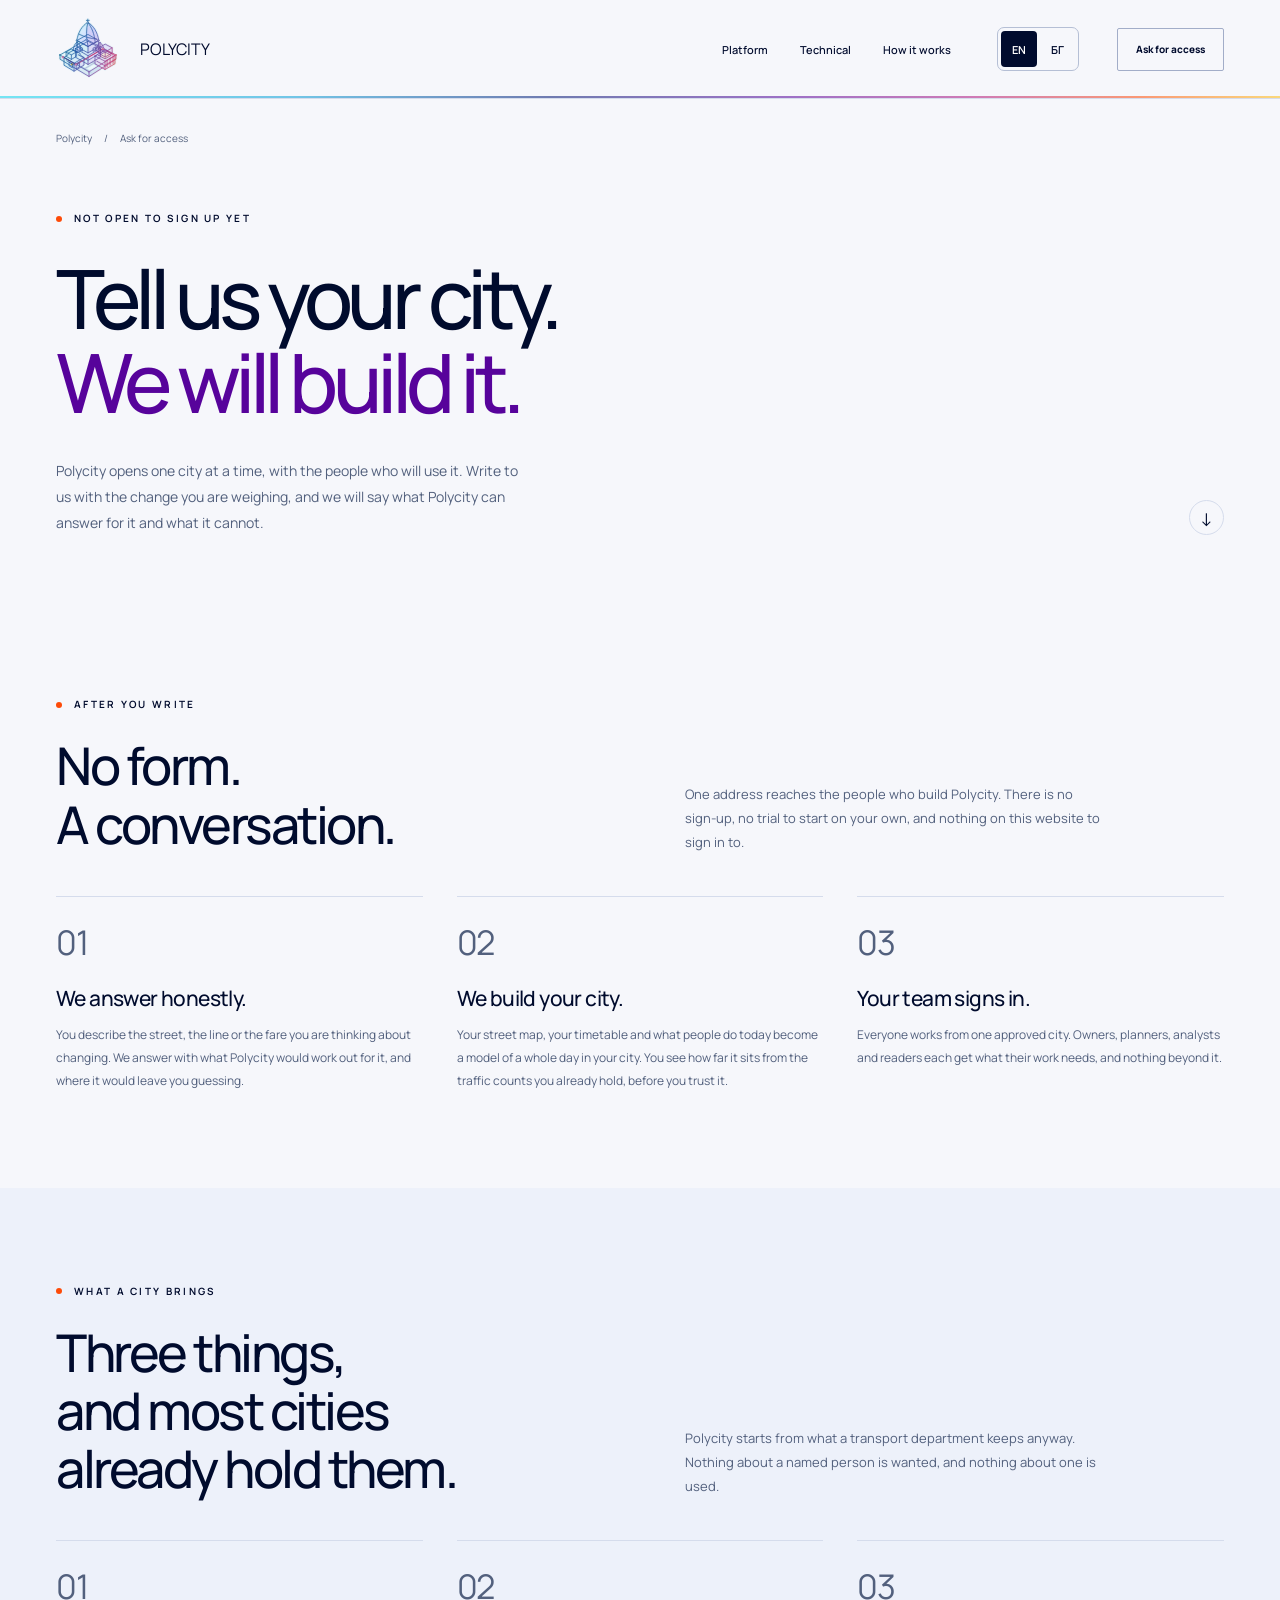
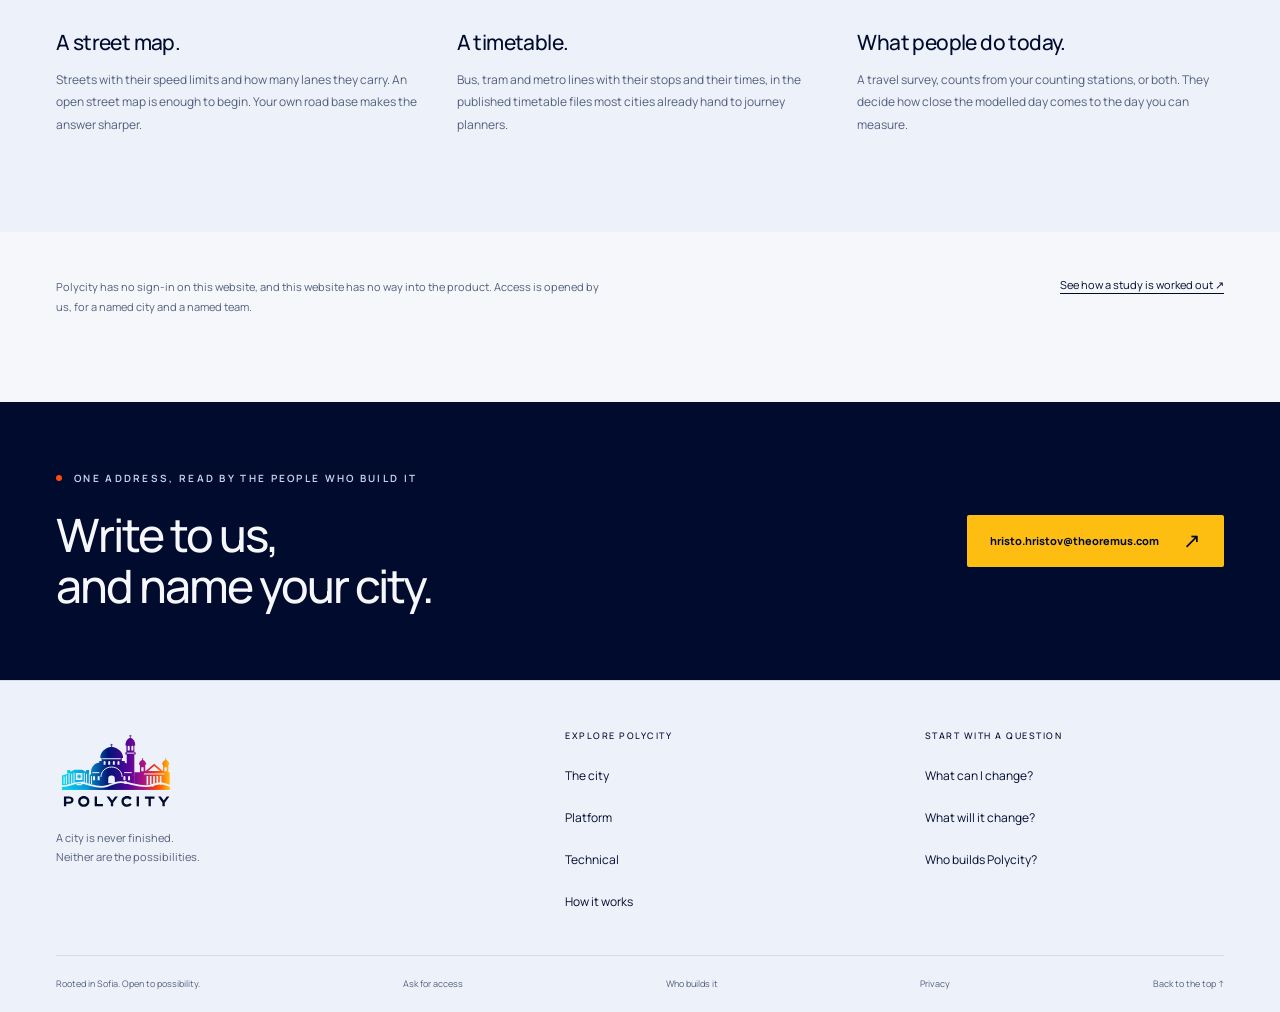
==== commit 5970a659: "Add the Technical page Co-Authored-By: Claude Opus 5.5 <noreply@anthropic.com>" ====
--- a/access/index.html
+++ b/access/index.html
@@ -16,7 +16,7 @@
 <title>Ask for access — Polycity</title><meta name="description" content="Polycity is not open to sign up. Write to us with your city, and we will say what it can answer and what it cannot.">
 <link rel="preload" href="./../static/assets/polycity-logo.svg?v=fdf4622226f0" as="image">
 <link rel="stylesheet" href="./../static/homepage.css?v=83f3b1119386">
-<link rel="stylesheet" href="./../static/site.css?v=7437ace2dfdc">
+<link rel="stylesheet" href="./../static/site.css?v=ffd915f3eb6c">
 <link rel="stylesheet" href="./../static/brand.css?v=b9f64335edef">
 <script src="./../static/site.js?v=9dc7ef40fed0" defer=""></script>
 <link rel="icon" type="image/svg+xml" href="./../static/assets/polycity-icon.svg?v=ac34843353e9">
@@ -24,9 +24,9 @@
 <body class="guide-page"><a class="skip" href="#main">Skip to content</a>
 <header class="site-header" id="top"><div class="wrap nav">
 <a class="brand brand-lockup" href="./../" aria-label="Polycity home"><img class="brand-mark" src="./../static/assets/polycity-icon.svg?v=ac34843353e9" width="64" height="64" alt=""><span class="brand-word">POLY<span>CITY</span></span></a>
-<nav class="nav-links" aria-label="Main navigation"><a href="./../platform/">Platform</a><a href="./../how-it-works/">How it works</a></nav><div class="language-switch" role="group" aria-label="Language"><a href="./../access/" lang="en" hreflang="en" title="English" aria-current="true">EN</a><a href="./../bg/access/" lang="bg" hreflang="bg" title="Български">БГ</a></div>
+<nav class="nav-links" aria-label="Main navigation"><a href="./../platform/">Platform</a><a href="./../technical/">Technical</a><a href="./../how-it-works/">How it works</a></nav><div class="language-switch" role="group" aria-label="Language"><a href="./../access/" lang="en" hreflang="en" title="English" aria-current="true">EN</a><a href="./../bg/access/" lang="bg" hreflang="bg" title="Български">БГ</a></div>
 <a class="button" href="./../access/" aria-current="page">Ask for access</a>
-<details class="mobile-menu"><summary aria-label="Navigation menu"><svg class="icon" viewBox="0 0 24 24" aria-hidden="true"><path d="M4 7h16M4 12h16M4 17h16"></path></svg></summary><nav class="menu-links" aria-label="Mobile navigation"><a href="./../platform/">Platform</a><a href="./../how-it-works/">How it works</a><div class="language-switch" role="group" aria-label="Language"><a href="./../access/" lang="en" hreflang="en" title="English" aria-current="true">EN</a><a href="./../bg/access/" lang="bg" hreflang="bg" title="Български">БГ</a></div></nav></details>
+<details class="mobile-menu"><summary aria-label="Navigation menu"><svg class="icon" viewBox="0 0 24 24" aria-hidden="true"><path d="M4 7h16M4 12h16M4 17h16"></path></svg></summary><nav class="menu-links" aria-label="Mobile navigation"><a href="./../platform/">Platform</a><a href="./../technical/">Technical</a><a href="./../how-it-works/">How it works</a><div class="language-switch" role="group" aria-label="Language"><a href="./../access/" lang="en" hreflang="en" title="English" aria-current="true">EN</a><a href="./../bg/access/" lang="bg" hreflang="bg" title="Български">БГ</a></div></nav></details>
 </div></header><main id="main">
 <div class="chapter-breadcrumb wrap"><a href="./../">Polycity</a><span aria-hidden="true">/</span><span>Ask for access</span></div>
 <section class="chapter-hero wrap">
@@ -48,7 +48,7 @@
 <section class="chapter-cta"><div class="wrap chapter-cta-inner"><div><div class="eyebrow">One address, read by the people who build it</div><h2>Write to us,<br>and name your city.</h2></div><a class="button" href="mailto:hristo.hristov@theoremus.com">hristo.hristov@theoremus.com <span class="arrow" aria-hidden="true">↗</span></a></div></section>
 </main><footer class="site-footer-expanded"><div class="wrap">
 <div class="footer-map"><div class="footer-brand"><a class="brand" href="./../" aria-label="Polycity home"><img class="brand-logo" src="./../static/assets/polycity-logo.svg?v=fdf4622226f0" width="360" height="248" alt="Polycity"></a><p>A city is never finished.<br>Neither are the possibilities.</p></div>
-<div class="footer-column"><h2>Explore Polycity</h2><a href="./../">The city</a><a href="./../platform/">Platform</a><a href="./../how-it-works/">How it works</a></div>
+<div class="footer-column"><h2>Explore Polycity</h2><a href="./../">The city</a><a href="./../platform/">Platform</a><a href="./../technical/">Technical</a><a href="./../how-it-works/">How it works</a></div>
 <div class="footer-column"><h2>Start with a question</h2><a href="./../platform/#changes">What can I change?</a><a href="./../platform/#results">What will it change?</a><a href="./../who-builds-it/">Who builds Polycity?</a></div></div>
 <div class="footer-base"><span>Rooted in Sofia. Open to possibility.</span><a href="./../access/" aria-current="page">Ask for access</a><a href="./../who-builds-it/">Who builds it</a><a href="./../privacy/">Privacy</a><a href="#top">Back to the top ↑</a></div>
 </div></footer>
--- a/static/site.css
+++ b/static/site.css
@@ -285,10 +285,14 @@
 .one-city .screen.tall .screen-words{position:sticky;top:0;height:100svh;min-height:0}
 .one-city .screen.tall:before{position:sticky;top:0;display:block;height:100svh;margin-bottom:-100svh}
 /* The consequences take a screen of scrolling for each close-up; the scene
-   sets how many. The page's rests at each close-up are the scene's too, and
-   not scroll snapping: a browser's snapping pulls one notch of a mouse wheel
-   back to the rest it left, and lets a wheel flick run past every rest. */
+   sets how many. Under a mouse wheel the page's rests at each close-up are the
+   scene's too, and not scroll snapping: a browser's snapping pulls one notch of
+   a mouse wheel back to the rest it left, and lets a wheel flick run past every
+   rest. Under a finger they are snap points, the one thing that stops a phone's
+   flick at the next close-up; the scene places the marks and says when. */
 .one-city .screen.outcomes.tall{min-height:calc((1 + 6*var(--outcome-screens,1))*100svh)}
+html[data-snap-rests]{scroll-snap-type:y mandatory}
+.one-city .rest-mark{position:absolute;left:0;width:1px;height:1px;pointer-events:none;scroll-snap-align:start;scroll-snap-stop:always}
 .one-city .screen.hero:before{background:linear-gradient(0deg,rgba(246,247,251,.97) 0,rgba(246,247,251,.85) 30%,rgba(246,247,251,0) 62%)}
 .one-city .screen.proposal:before{background:linear-gradient(90deg,rgba(246,247,251,.96) 0,rgba(246,247,251,.9) 26%,rgba(246,247,251,0) 52%)}
 .one-city .screen.outcomes:before{background:linear-gradient(270deg,rgba(246,247,251,.92) 0,rgba(246,247,251,.7) 18%,rgba(246,247,251,0) 38%),linear-gradient(0deg,rgba(246,247,251,.8) 0,rgba(246,247,251,.3) 22%,rgba(246,247,251,0) 40%)}
@@ -627,6 +631,89 @@
  .how-page .changes>div[data-step-row],.how-page .format-tiles>div,.how-page .how-card,.how-page .fit-pane,.how-page .sun,.how-page .trip-tag,.how-page .legend>div,.how-page .groups li,.how-page .versions,.how-page .versions li,.how-page .three>div{transition:none}
 }
 
+/* Technical stands on How it works' page and wears its words. Its own cards:
+   the ways of travelling and the hour while the quick estimate runs, one
+   resident's plan and the rounds while the day runs, and the trace while the
+   junction is studied. A veil pales the city round the study's stretch, and
+   the three ways' screen has a line where each slice meets the next and a tag
+   over each; the lines stop short of the heading and the three columns. The
+   scene sets where each stands and when it shows. */
+.tech-page .card-key{flex-wrap:wrap;row-gap:6px}
+.tech-page .card-key i{background:var(--mode,#fd4b08)}
+.tech-page .by-bike{--mode:#049dd6}
+.tech-page .card-key .key-car{width:16px;height:2px;background:#000b2d}
+.tech-page .mode-card,.tech-page .hour-card{right:48px;bottom:48px;width:300px}
+.tech-page .hour-clock{display:block;margin-bottom:10px;font-size:34px;line-height:1;font-weight:800;letter-spacing:-.03em;font-variant-numeric:tabular-nums}
+.tech-page .flow-key{gap:10px}
+.tech-page .flow-key b{flex:0 0 90px;height:7px;background:linear-gradient(90deg,#049dd6,#febe11,#fd4b08)}
+.tech-page .plan-card,.tech-page .rounds-card{left:48px;bottom:48px;width:300px}
+.tech-page .plan-trips{list-style:none;margin:0;padding:0}
+.tech-page .plan-trips li{display:grid;grid-template-columns:46px minmax(0,1fr);gap:2px 10px;padding:8px 0;border-top:1px solid #e4eaf4;font-size:12px;line-height:1.3}
+.tech-page .plan-trips b{font-weight:750;font-variant-numeric:tabular-nums}
+.tech-page .plan-trips em{grid-column:2;display:flex;align-items:center;gap:6px;font-style:normal;font-size:11px;font-weight:700;color:#52607d}
+.tech-page .plan-trips em:before{content:'';width:16px;height:4px;background:var(--mode)}
+.tech-page .plan-card:not([data-changed]) .now,.tech-page .plan-card[data-changed] .was{display:none}
+.tech-page .plan-card[data-changed] li:first-child b{color:#049dd6}
+.tech-page .plan-score{display:none;margin-top:4px;padding-top:8px;border-top:2px solid #000b2d}
+.tech-page .plan-card[data-weighed] .plan-score{display:block}
+.tech-page .plan-score div{display:flex;justify-content:space-between;padding:3px 0;font-size:12px;line-height:1.3;color:#52607d}
+.tech-page .plan-score b{color:#000b2d;font-weight:800;font-variant-numeric:tabular-nums}
+.tech-page .plan-card[data-changed] .plan-score b{color:#049dd6}
+.tech-page .round-count{display:flex;align-items:baseline;gap:8px;margin:-2px 0 8px;font-size:34px;line-height:1;font-weight:800;letter-spacing:-.03em;font-variant-numeric:tabular-nums}
+.tech-page .round-count small{font-size:13px;font-weight:700;letter-spacing:0;color:#52607d}
+.tech-page .rounds-curve{display:block;width:100%;height:auto}
+.tech-page .rounds-curve path{fill:none;stroke:#fd4b08;stroke-width:2.4;stroke-dasharray:1 1}
+.tech-page .trace-card{right:48px;top:112px;width:300px}
+.tech-page .trace{display:block;width:100%;height:110px;overflow:visible}
+.tech-page .trace path{fill:none;vector-effect:non-scaling-stroke}
+.tech-page .trace-red{stroke:#e23b3b;stroke-width:4}
+.tech-page .trace-green{stroke:#2fa36b;stroke-width:4}
+.tech-page .trace-cars{stroke:#000b2d;stroke-width:1.4;stroke-linejoin:round}
+.tech-page .study-pin i{background:#fd4b08}
+.tech-page .study-pin span{background:#fd4b08}
+.tech-page .veil{position:absolute;inset:0;z-index:2;pointer-events:none;opacity:0;transition:opacity .5s;background:radial-gradient(ellipse 32vw 40vh at var(--x,50%) var(--y,50%),rgba(246,247,251,0) 0,rgba(246,247,251,0) 62%,rgba(246,247,251,.72) 100%)}
+.tech-page .veil[data-shown]{opacity:1}
+.tech-page .slices{position:absolute;inset:0;pointer-events:none;opacity:0;transition:opacity .3s}
+.tech-page .slices[data-shown]{opacity:1}
+.tech-page .screen.comparison:before{background:linear-gradient(180deg,rgba(246,247,251,.97) 0,rgba(246,247,251,.88) 30%,rgba(246,247,251,0) 42%)}
+.tech-page .slice-line{position:absolute;top:290px;bottom:170px;width:2px;margin-left:-1px;background:#000b2d;opacity:0}
+.tech-page .slice-line[data-shown]{opacity:1}
+.tech-page .slice-line[data-slice-line="1"]{left:var(--cut1,0%)}
+.tech-page .slice-line[data-slice-line="2"]{left:var(--cut2,0%)}
+.tech-page .slice-tag{top:300px;white-space:nowrap;transform:translateX(-50%);opacity:0;transition:opacity .3s}
+.tech-page .slice-tag[data-shown]{opacity:1}
+.tech-page .slice-tag[data-slice-tag=quick]{left:calc(var(--cut1,0%)/2)}
+.tech-page .slice-tag[data-slice-tag=day]{left:calc((var(--cut1,0%) + var(--cut2,0%))/2)}
+.tech-page .slice-tag[data-slice-tag=junction]{left:calc((var(--cut2,0%) + 100%)/2)}
+@media(max-width:760px){
+ /* On a phone every card stands at the top of the screen, clear of the city
+    and of the words at its foot. */
+ .tech-page .mode-card,.tech-page .hour-card,.tech-page .plan-card,.tech-page .rounds-card,.tech-page .trace-card{left:16px;right:16px;top:72px;bottom:auto;width:auto;padding:10px 14px}
+ .tech-page .card-title{margin-bottom:6px}
+ .tech-page .card-key{margin-top:6px;font-size:10px}
+ .tech-page .hour-card,.tech-page .rounds-card{display:grid;grid-template-columns:auto minmax(0,1fr);gap:0 14px;align-items:center}
+ .tech-page .hour-clock{grid-row:span 2;margin:0;font-size:30px}
+ .tech-page .hour-card .card-key{margin-top:0}
+ .tech-page .rounds-card .card-title{grid-column:span 2}
+ .tech-page .round-count{grid-row:span 2;flex-direction:column;align-items:flex-start;gap:2px;margin:0;font-size:30px}
+ .tech-page .round-count small{font-size:10px}
+ .tech-page .rounds-curve{height:40px}
+ .tech-page .rounds-card .card-key{margin-top:2px}
+ .tech-page .plan-trips li{grid-template-columns:40px minmax(0,1fr) auto;padding:4px 0;font-size:11px}
+ .tech-page .plan-trips em{grid-column:auto;font-size:10px}
+ .tech-page .plan-score{display:none;grid-template-columns:repeat(3,minmax(0,1fr));gap:10px;padding-top:6px}
+ .tech-page .plan-card[data-weighed] .plan-score{display:grid}
+ .tech-page .plan-score div{display:block;padding:0;font-size:10px}
+ .tech-page .plan-score b{display:block;font-size:14px}
+ .tech-page .trace{height:60px}
+ .tech-page .veil{background:radial-gradient(ellipse 48vw 30vh at var(--x,50%) var(--y,50%),rgba(246,247,251,0) 0,rgba(246,247,251,0) 62%,rgba(246,247,251,.72) 100%)}
+ .tech-page .slice-tag{top:250px;font-size:9px;letter-spacing:.1em;padding:4px 6px}
+ .tech-page .slice-line{bottom:150px}
+}
+@media(prefers-reduced-motion:reduce){
+ .tech-page .veil,.tech-page .slices,.tech-page .slice-tag{transition:none}
+}
+
 /* Platform: the ten kinds of change with how many cards each holds, and three
    named cards under the kind being read. The sets of results are read the same
    way, a goal at a time. */
